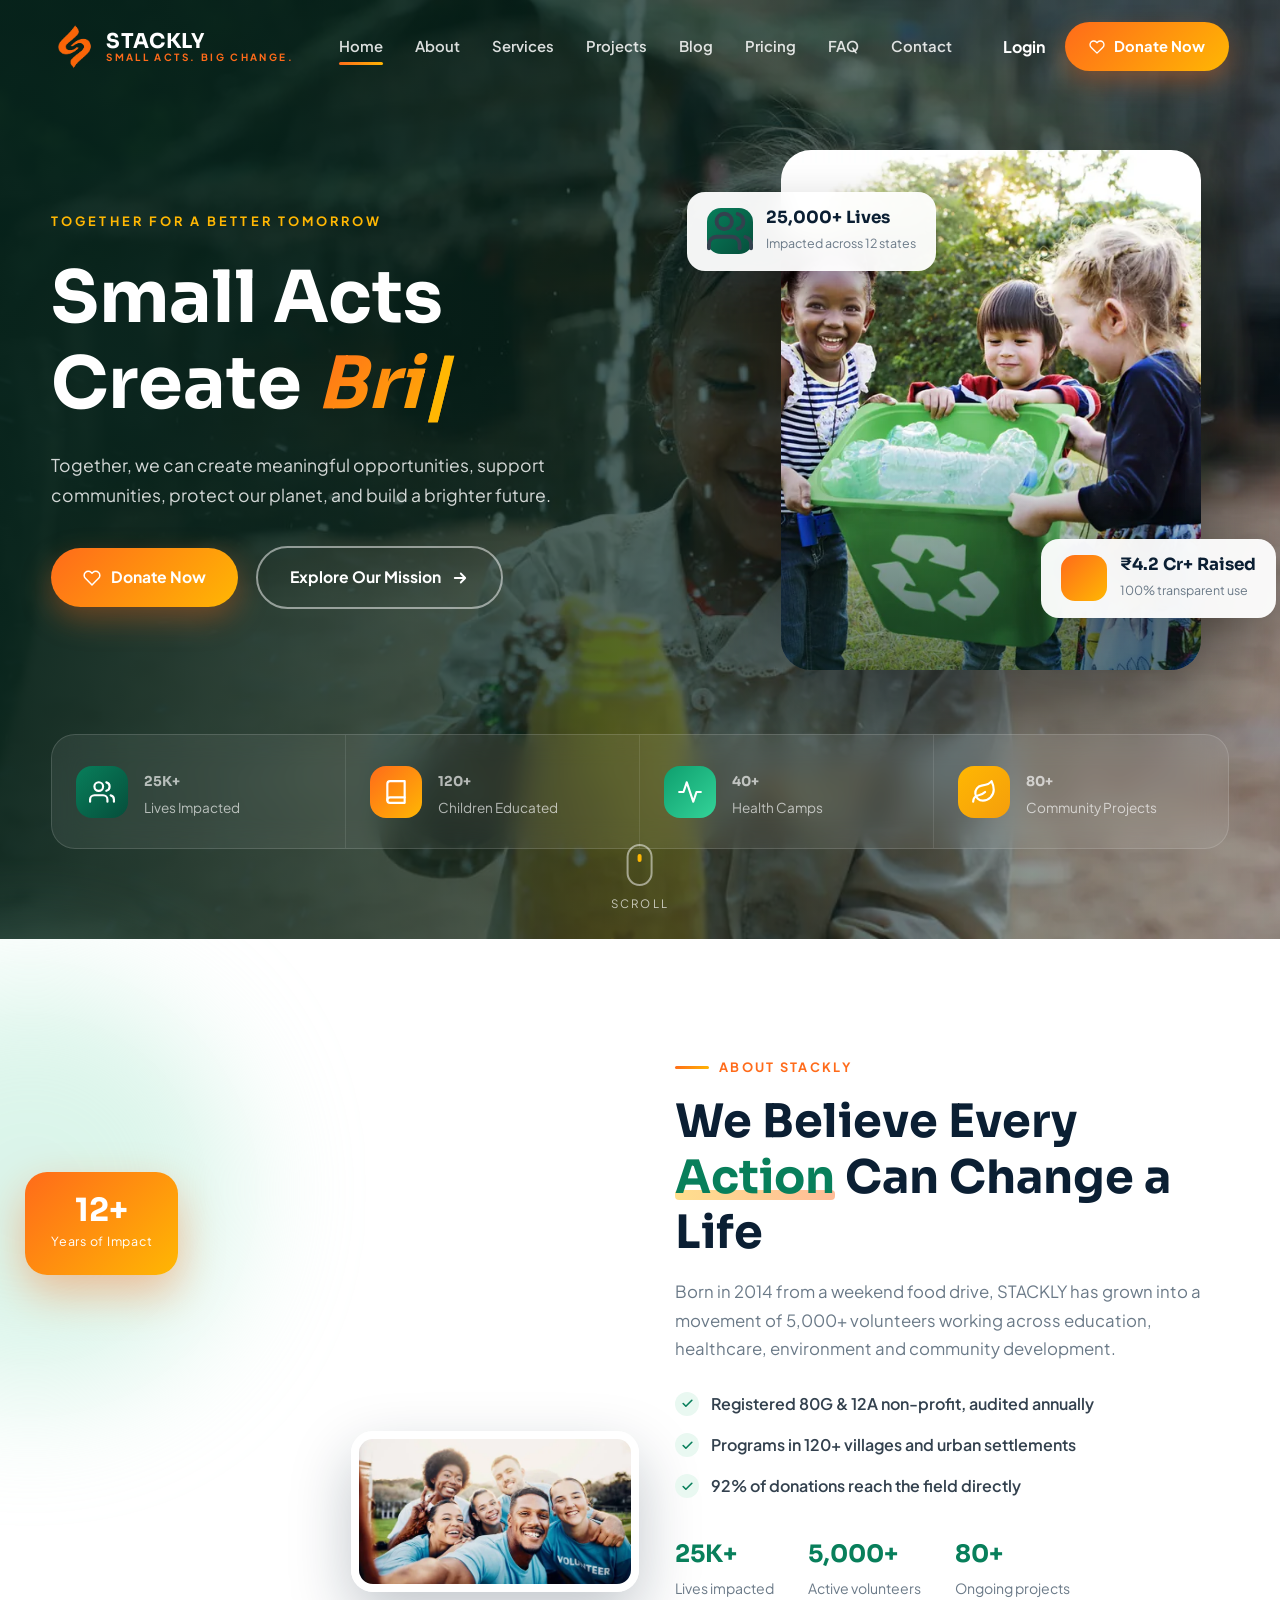
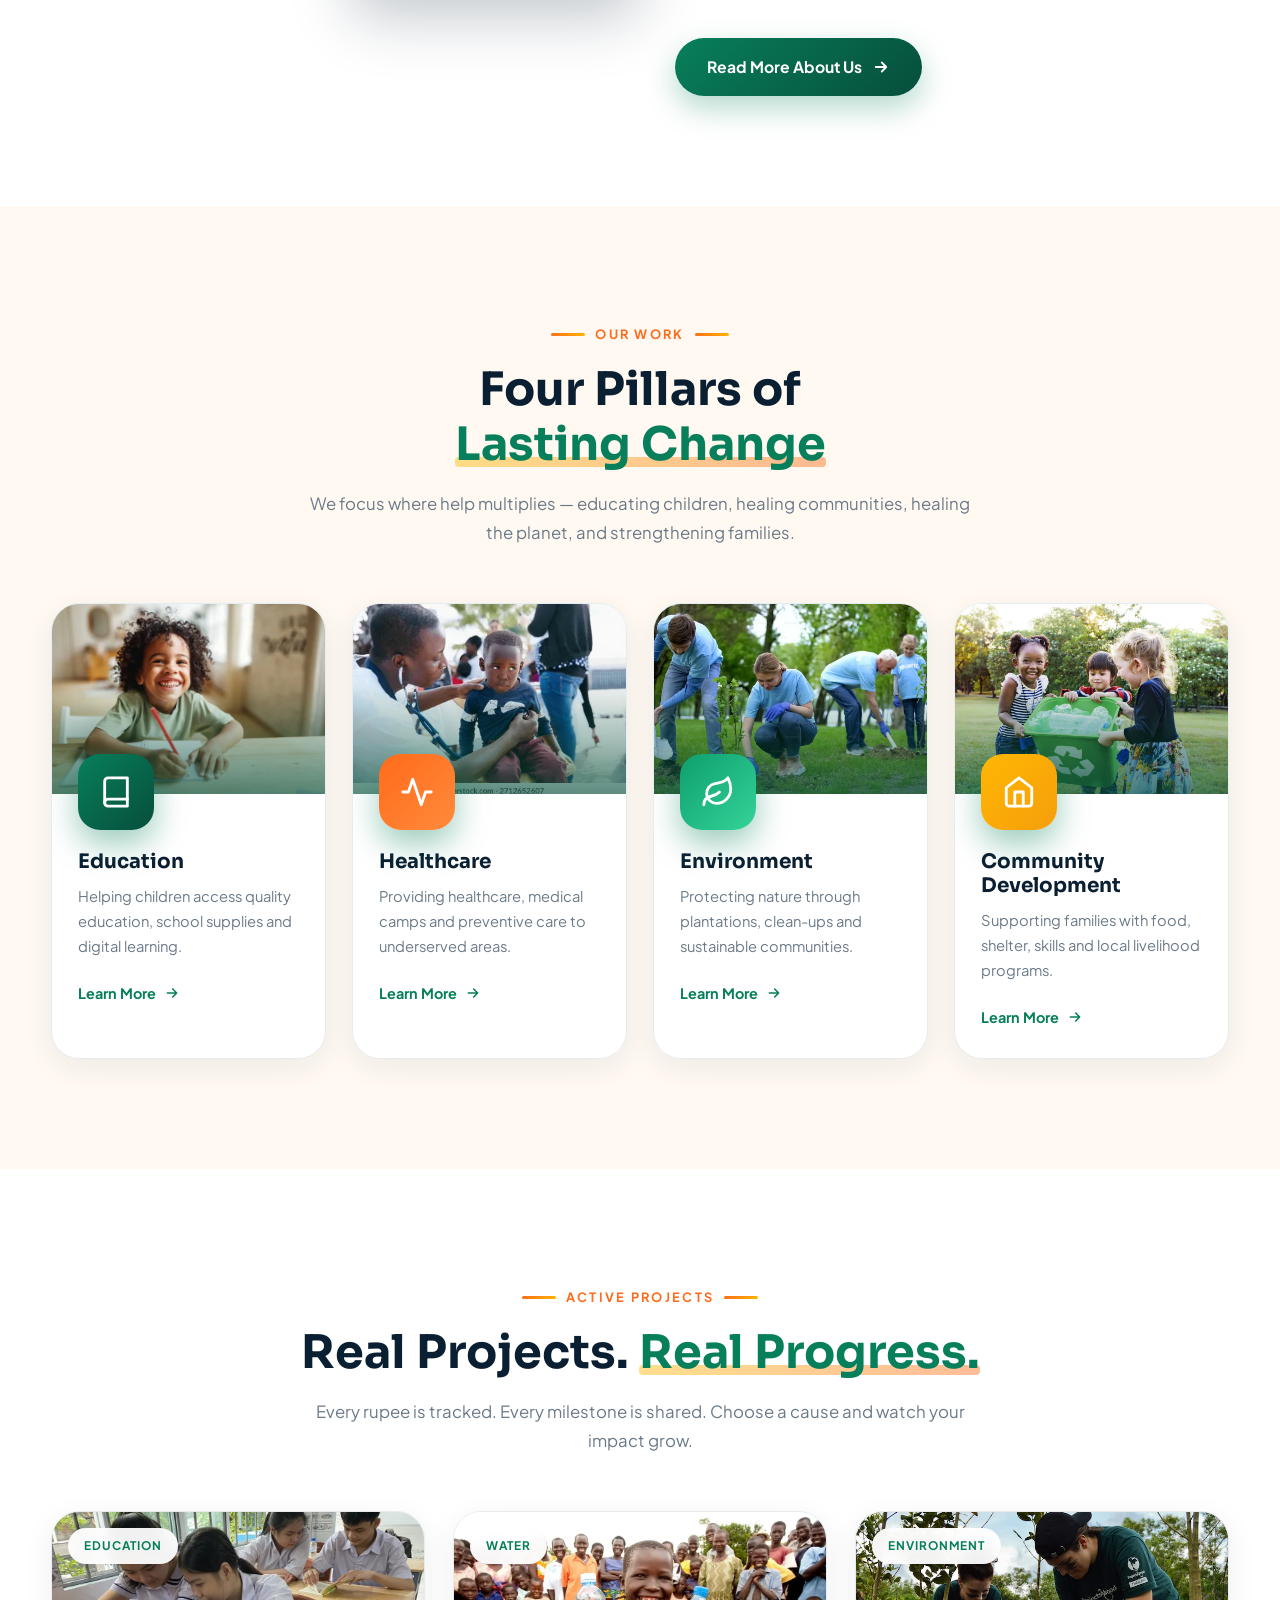
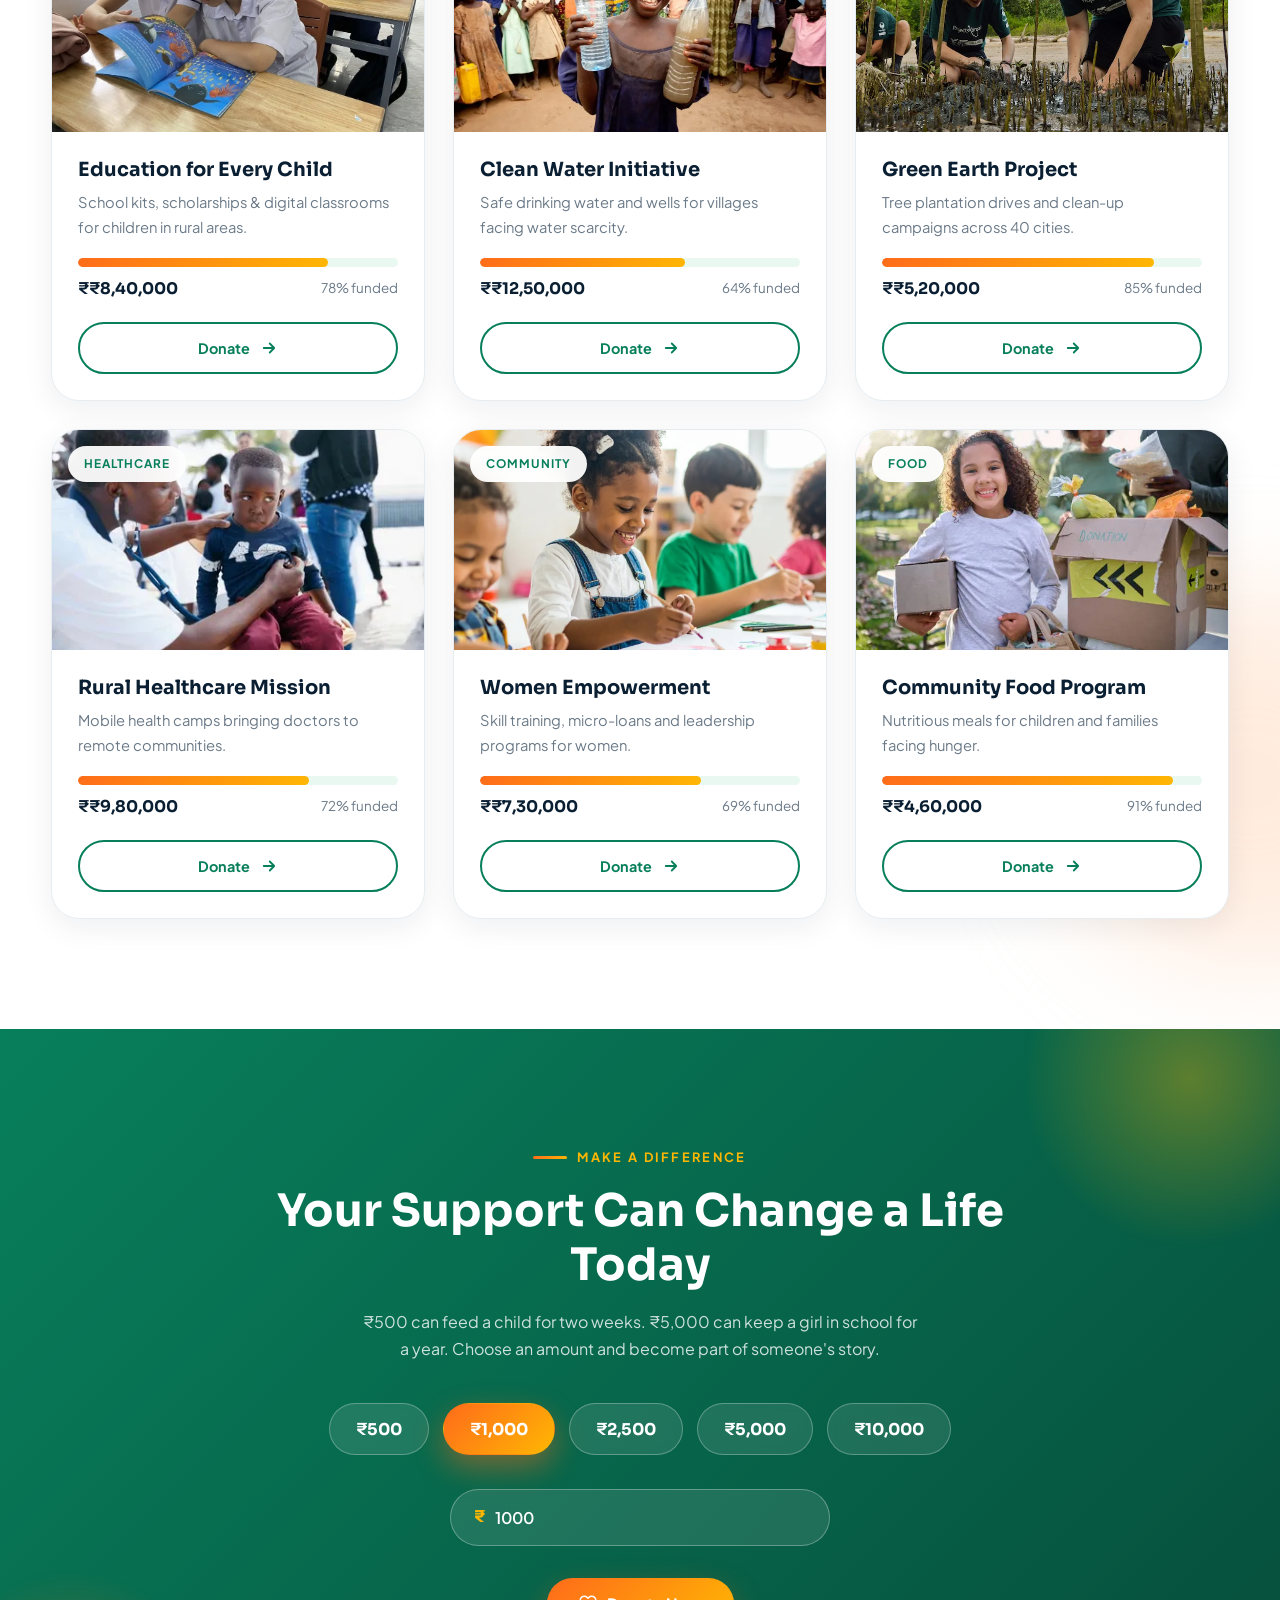
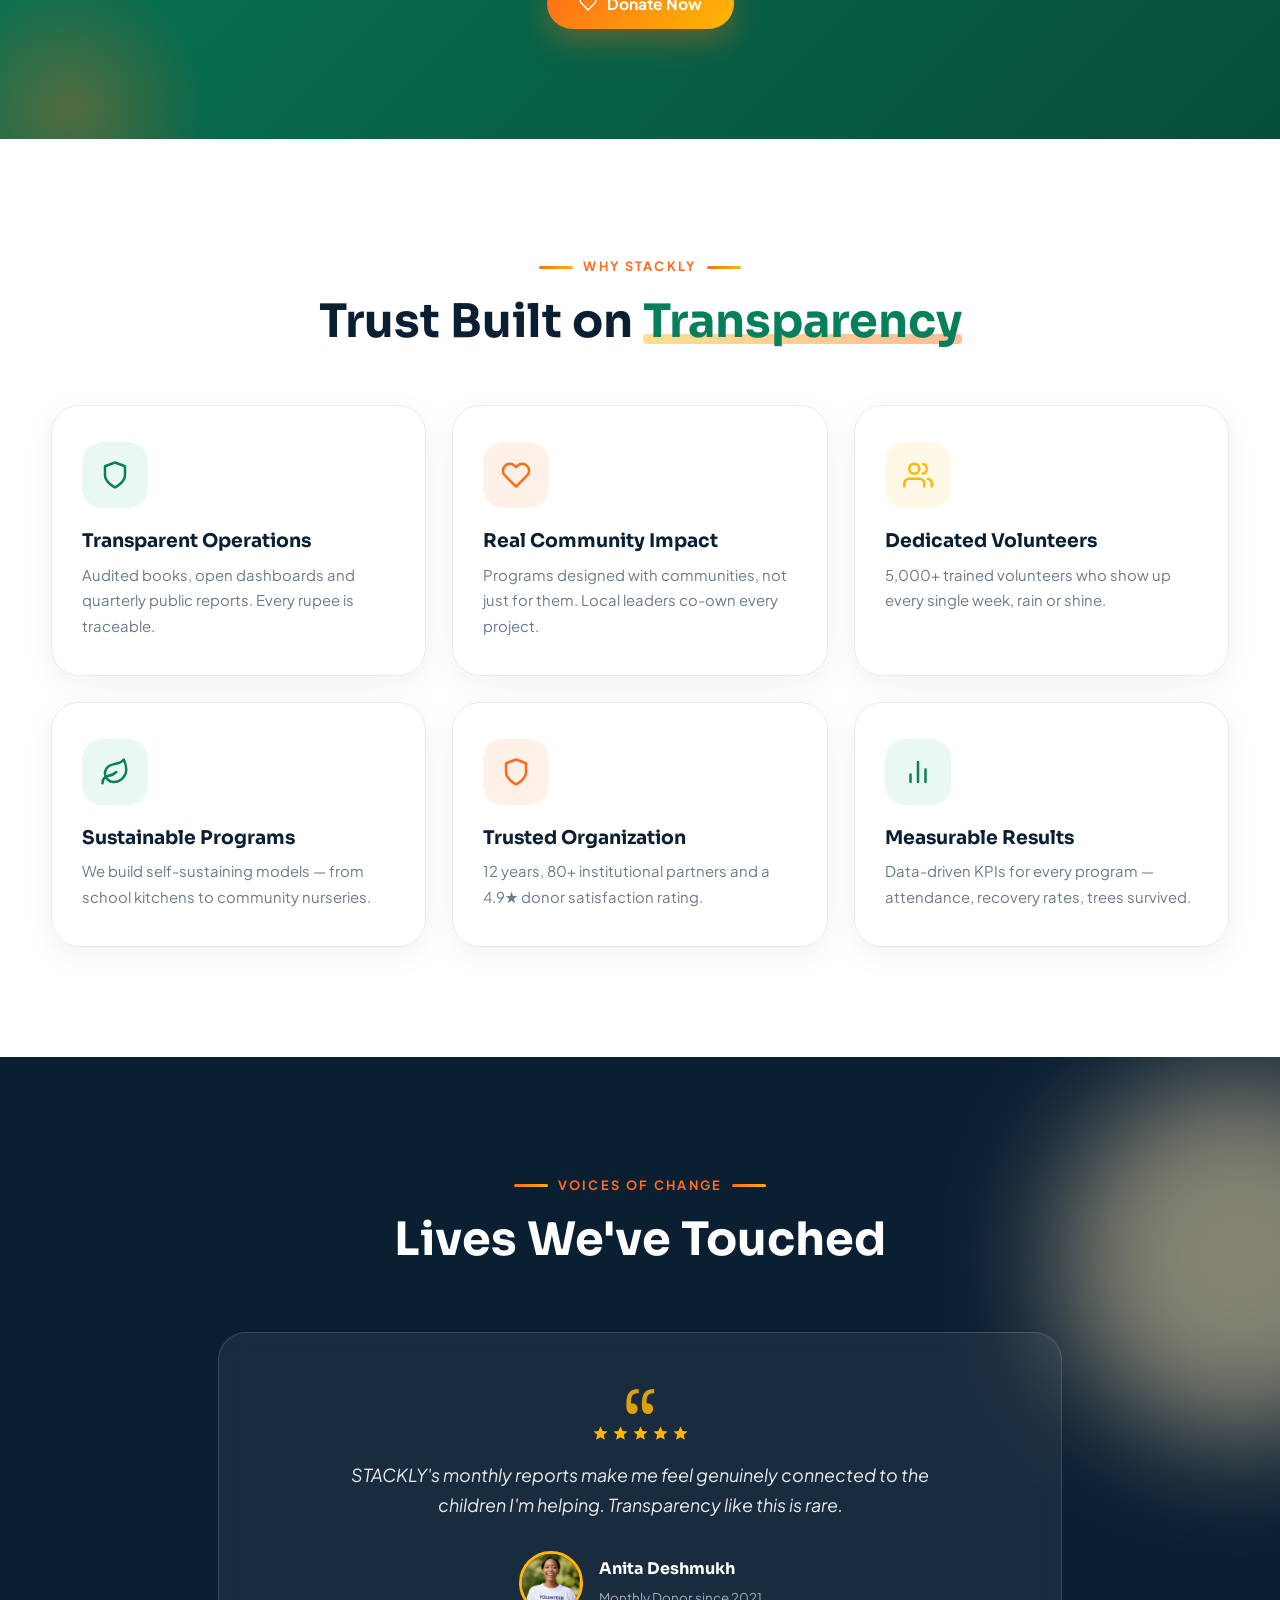
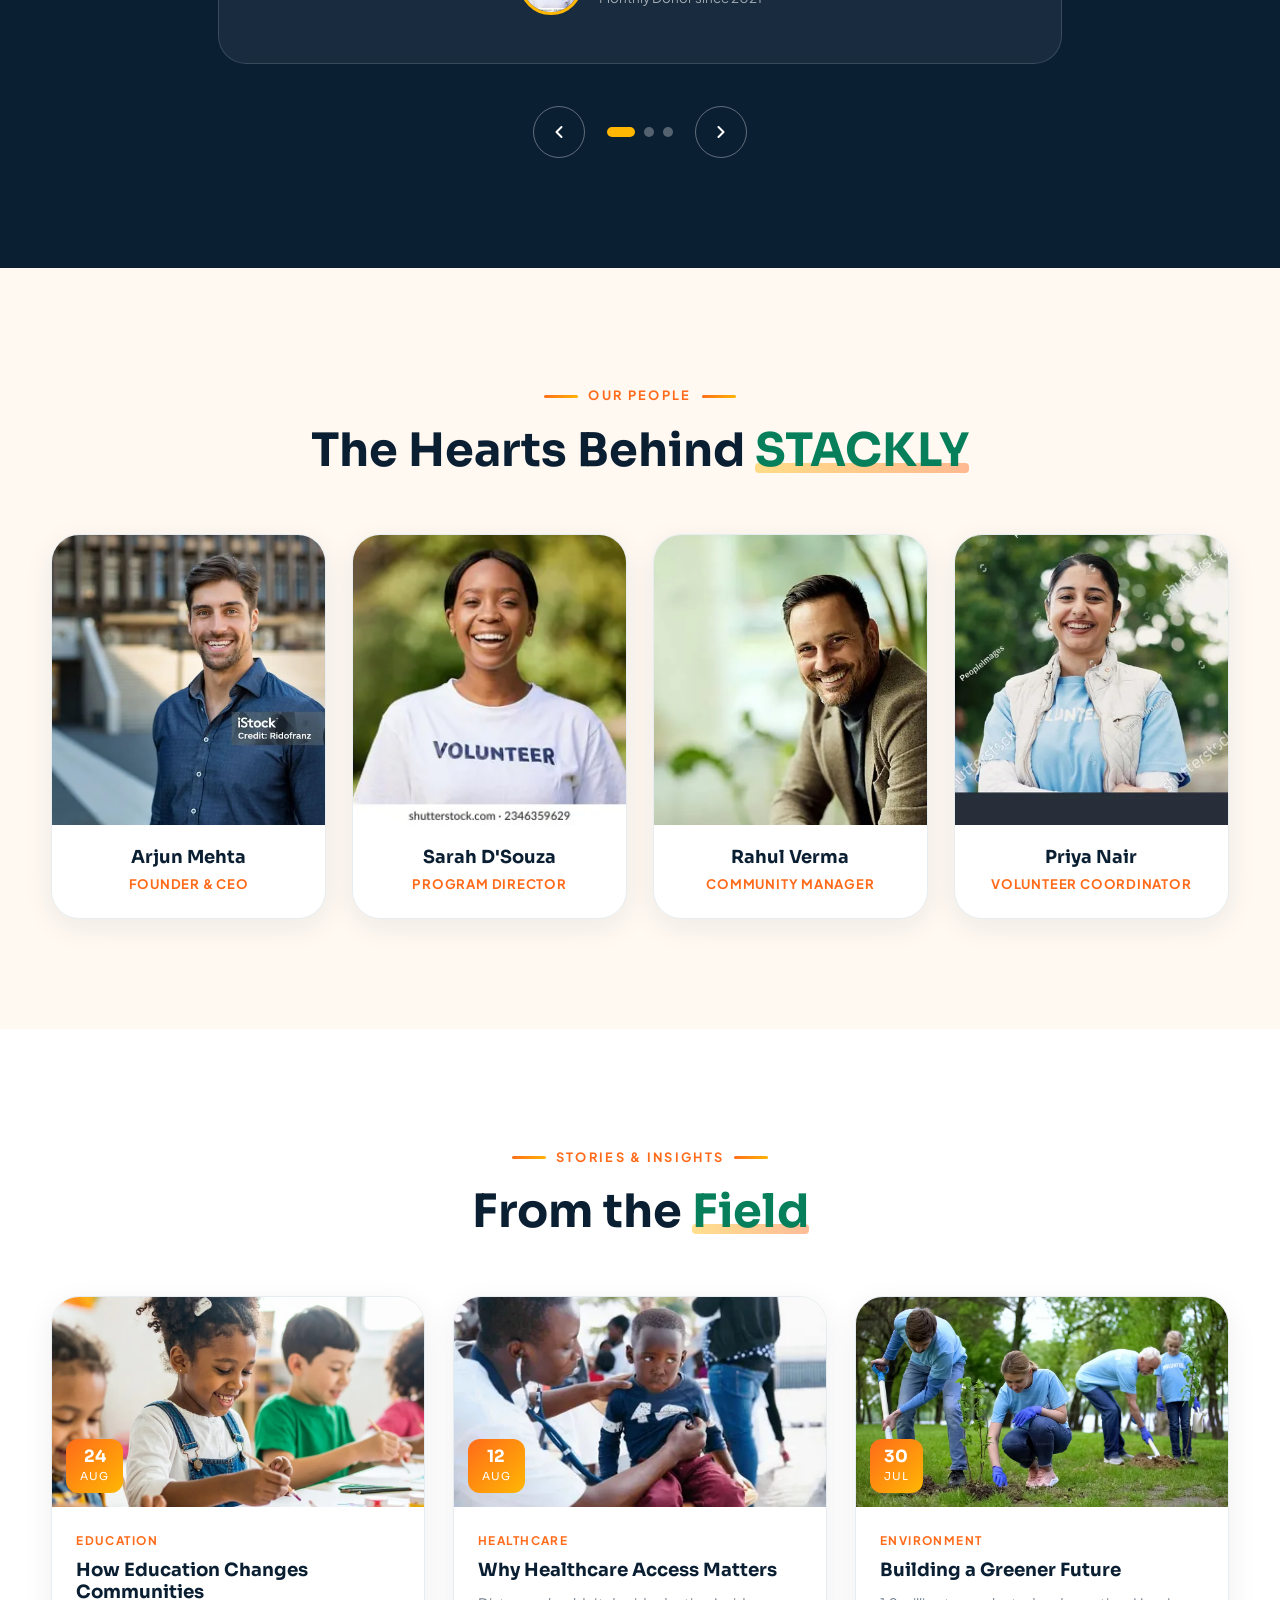
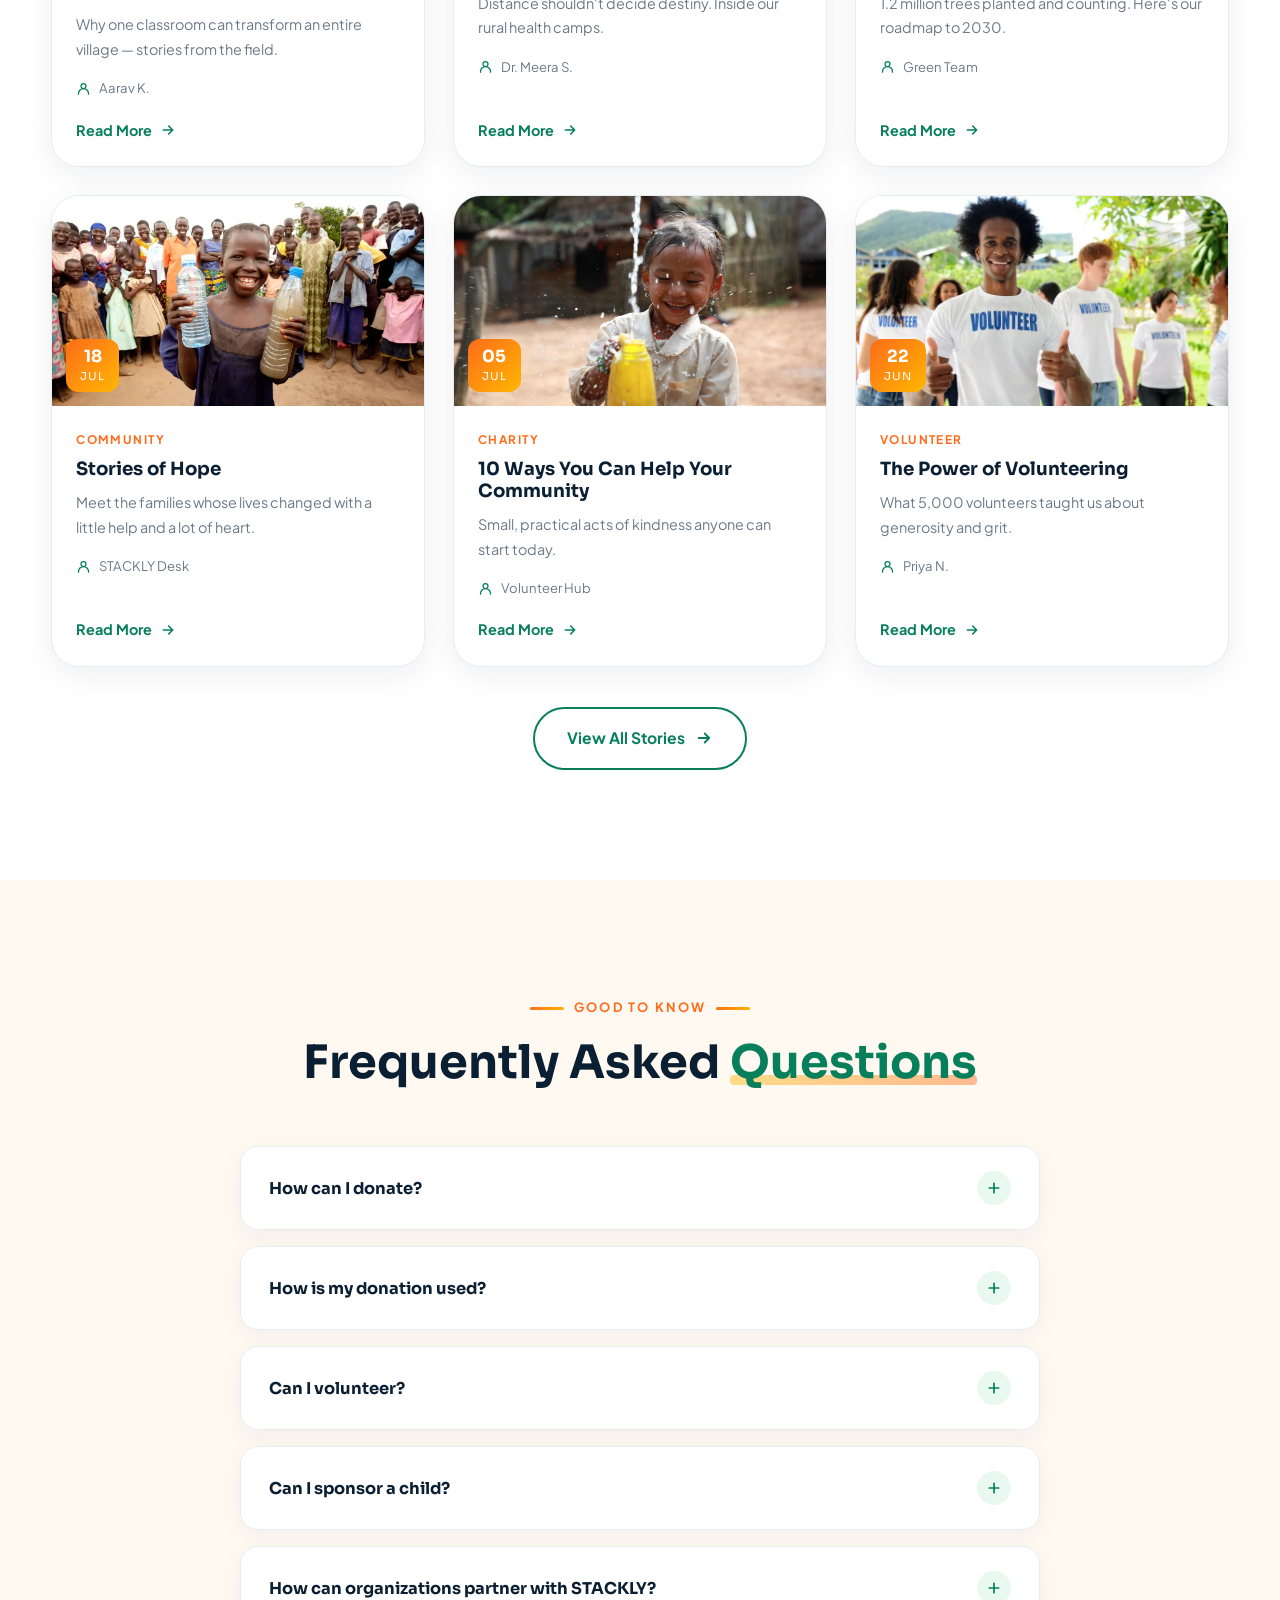
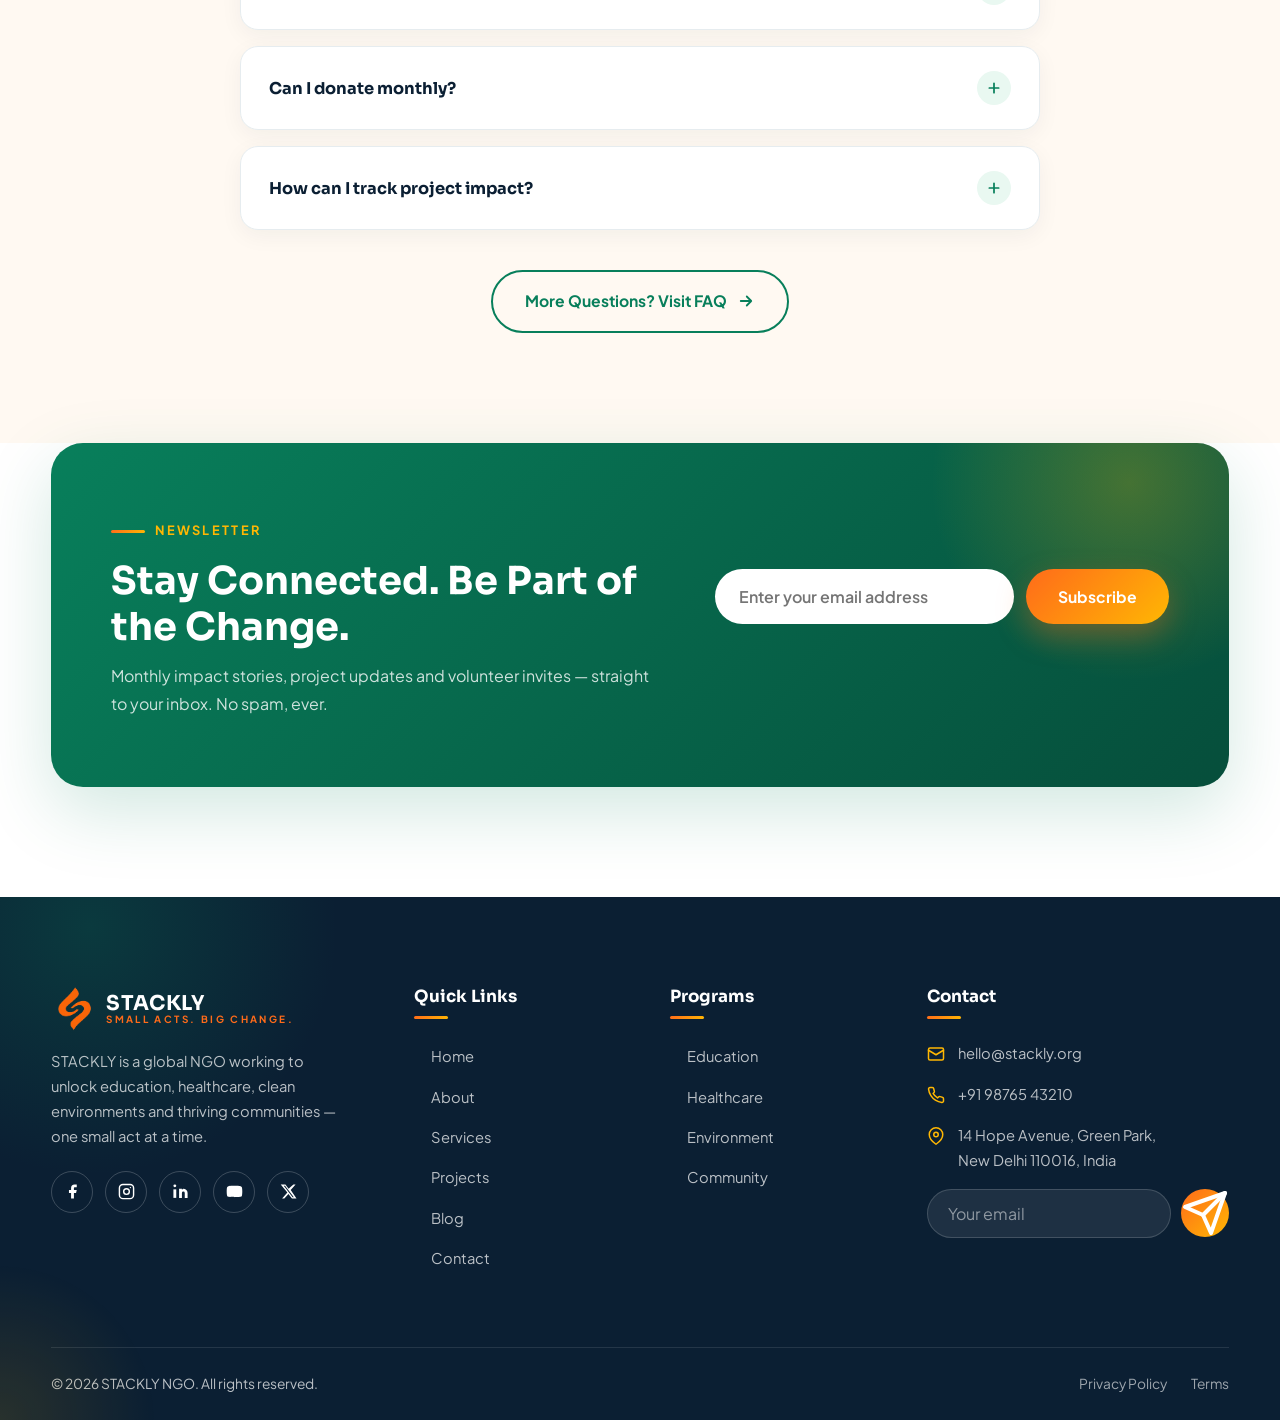
==== index.html @ bbd7e11d "Add files via upload" ====
<!DOCTYPE html>
<html lang="en">
<head>
<meta charset="UTF-8">
<meta name="viewport" content="width=device-width, initial-scale=1.0">
<meta name="description" content="STACKLY is a global NGO unlocking education, healthcare, clean environments and thriving communities.">
<title>STACKLY — Small Acts. Big Change. | NGO Charity Platform</title>
<link rel="icon" type="image/svg+xml" href="svg/logo.svg">
<link rel="preconnect" href="https://fonts.googleapis.com">
<link rel="preconnect" href="https://fonts.gstatic.com" crossorigin>
<link href="https://fonts.googleapis.com/css2?family=Sora:wght@400;600;700;800&family=Plus+Jakarta+Sans:wght@400;500;600;700;800&display=swap" rel="stylesheet">
<link rel="stylesheet" href="https://unpkg.com/aos@2.3.4/dist/aos.css">
<link rel="stylesheet" href="css/style.css">
<link rel="stylesheet" href="css/animation.css">
<link rel="stylesheet" href="css/responsive.css">
</head>

<body>
<div id="site-header"></div>

<!-- ===================== HERO ===================== -->
<section class="hero">
  <div class="hero-bg"><img src="img/hero/hero-main.webp" alt="A smiling child enjoying clean water provided by STACKLY"></div>
  <div class="particles" aria-hidden="true"></div>
  <div class="container">
    <div class="hero-grid">
      <div class="hero-copy">
        <span class="hero-kicker reveal-line in"><span>Together for a Better Tomorrow</span></span>
        <h1 class="hero-title">
          <span class="line reveal-line in d1"><span>Small Acts</span></span>
          <span class="line reveal-line in d2"><span>Create <em class="accent" data-typing='["Big Change.","Bright Futures.","Real Hope."]'>Big Change.</em></span></span>
        </h1>
        <p class="hero-desc anim-up d-stagger in" style="--d:.5s">Together, we can create meaningful opportunities, support communities, protect our planet, and build a brighter future.</p>
        <div class="hero-cta anim-up d-stagger in" style="--d:.65s">
          <a href="#donate" class="btn btn-primary" data-magnet><svg viewBox="0 0 24 24" fill="none" stroke="currentColor" stroke-width="2" stroke-linecap="round" stroke-linejoin="round"><path d="M20.84 4.61a5.5 5.5 0 0 0-7.78 0L12 5.67l-1.06-1.06a5.5 5.5 0 0 0-7.78 7.78l1.06 1.06L12 21.23l7.78-7.78 1.06-1.06a5.5 5.5 0 0 0 0-7.78z"/></svg> Donate Now</a>
          <a href="about.html" class="btn btn-ghost" data-magnet>Explore Our Mission <svg viewBox="0 0 24 24" fill="none" stroke="currentColor" stroke-width="2.4" stroke-linecap="round" stroke-linejoin="round"><path d="M5 12h14M13 6l6 6-6 6"/></svg></a>
        </div>
      </div>
      <div class="hero-right">
        <div class="hero-photo anim-zoom in"><img src="img/about/about-kids.webp" alt="Volunteers with children in a community program"></div>
        <div class="float-card fc-1"><div class="fc-icon" style="background:var(--grad)"><svg viewBox="0 0 24 24" fill="none" stroke="currentColor" stroke-width="2" stroke-linecap="round" stroke-linejoin="round"><path d="M17 21v-2a4 4 0 0 0-4-4H5a4 4 0 0 0-4 4v2"/><circle cx="9" cy="7" r="4"/><path d="M23 21v-2a4 4 0 0 0-3-3.87M16 3.13a4 4 0 0 1 0 7.75"/></svg></div><div><strong>25,000+ Lives</strong><small>Impacted across 12 states</small></div></div>
        <div class="float-card fc-2"><div class="fc-icon" style="background:var(--grad-o)"><span class="beat"><svg viewBox="0 0 24 24" fill="none" stroke="currentColor" stroke-width="2" stroke-linecap="round" stroke-linejoin="round"><path d="M20.84 4.61a5.5 5.5 0 0 0-7.78 0L12 5.67l-1.06-1.06a5.5 5.5 0 0 0-7.78 7.78l1.06 1.06L12 21.23l7.78-7.78 1.06-1.06a5.5 5.5 0 0 0 0-7.78z"/></svg></span></div><div><strong>₹4.2 Cr+ Raised</strong><small>100% transparent use</small></div></div>
      </div>
    </div>
    <div class="hero-stats anim-up d-stagger in" style="--d:.8s">
      <div class="hstat"><div class="hs-ic" style="background:var(--grad)"><svg viewBox="0 0 24 24" fill="none" stroke="currentColor" stroke-width="2" stroke-linecap="round" stroke-linejoin="round"><path d="M17 21v-2a4 4 0 0 0-4-4H5a4 4 0 0 0-4 4v2"/><circle cx="9" cy="7" r="4"/><path d="M23 21v-2a4 4 0 0 0-3-3.87M16 3.13a4 4 0 0 1 0 7.75"/></svg></div><div><strong><span data-count="25" data-suffix="K+">0</span></strong><span>Lives Impacted</span></div></div>
      <div class="hstat"><div class="hs-ic" style="background:var(--grad-o)"><svg viewBox="0 0 24 24" fill="none" stroke="currentColor" stroke-width="2" stroke-linecap="round" stroke-linejoin="round"><path d="M4 19.5A2.5 2.5 0 0 1 6.5 17H20"/><path d="M6.5 2H20v20H6.5A2.5 2.5 0 0 1 4 19.5v-15A2.5 2.5 0 0 1 6.5 2z"/></svg></div><div><strong><span data-count="120" data-suffix="+">0</span></strong><span>Children Educated</span></div></div>
      <div class="hstat"><div class="hs-ic" style="background:linear-gradient(135deg,#0E9F6E,#34D399)"><svg viewBox="0 0 24 24" fill="none" stroke="currentColor" stroke-width="2" stroke-linecap="round" stroke-linejoin="round"><path d="M22 12h-4l-3 9L9 3l-3 9H2"/></svg></div><div><strong><span data-count="40" data-suffix="+">0</span></strong><span>Health Camps</span></div></div>
      <div class="hstat"><div class="hs-ic" style="background:linear-gradient(135deg,#FFB703,#F59E0B)"><svg viewBox="0 0 24 24" fill="none" stroke="currentColor" stroke-width="2" stroke-linecap="round" stroke-linejoin="round"><path d="M11 20A7 7 0 0 1 9.8 6.1C15.5 5 17 4.48 19 2c1 2 2 4.18 2 8 0 5.5-4.78 10-10 10z"/><path d="M2 21c0-3 1.85-5.36 5.08-6C9.5 14.52 12 13 13 12"/></svg></div><div><strong><span data-count="80" data-suffix="+">0</span></strong><span>Community Projects</span></div></div>
    </div>
  </div>
  <div class="scroll-ind"><div class="mouse"></div><span>Scroll</span></div>
</section>

<!-- ===================== ABOUT PREVIEW ===================== -->
<section class="section" id="about">
  <div class="blob blob-g" style="width:420px;height:420px;top:40px;left:-180px"></div>
  <div class="container">
    <div class="about-grid">
      <div class="about-media anim-left">
        <div class="exp-badge"><strong>12+</strong><span>Years of Impact</span></div>
        <div class="main-img img-reveal"><img src="img/about/about-main.webp" alt="Volunteer carrying a happy child on his shoulders"></div>
        <div class="sub-img"><img src="img/about/about-team.webp" alt="STACKLY volunteers group selfie"></div>
      </div>
      <div class="about-copy anim-right">
        <div class="sec-head" style="margin-bottom:0">
          <span class="eyebrow">About STACKLY</span>
          <h2 class="sec-title">We Believe Every <span class="hl">Action</span> Can Change a Life</h2>
        </div>
        <p class="sec-desc" style="margin-top:18px">Born in 2014 from a weekend food drive, STACKLY has grown into a movement of 5,000+ volunteers working across education, healthcare, environment and community development.</p>
        <ul class="check-list">
          <li><span class="ck"><svg viewBox="0 0 24 24" fill="none" stroke="currentColor" stroke-width="3" stroke-linecap="round" stroke-linejoin="round"><path d="M20 6L9 17l-5-5"/></svg></span>Registered 80G & 12A non-profit, audited annually</li>
          <li><span class="ck"><svg viewBox="0 0 24 24" fill="none" stroke="currentColor" stroke-width="3" stroke-linecap="round" stroke-linejoin="round"><path d="M20 6L9 17l-5-5"/></svg></span>Programs in 120+ villages and urban settlements</li>
          <li><span class="ck"><svg viewBox="0 0 24 24" fill="none" stroke="currentColor" stroke-width="3" stroke-linecap="round" stroke-linejoin="round"><path d="M20 6L9 17l-5-5"/></svg></span>92% of donations reach the field directly</li>
        </ul>
        <div class="about-mini">
          <div><strong>25K+</strong><span>Lives impacted</span></div>
          <div><strong>5,000+</strong><span>Active volunteers</span></div>
          <div><strong>80+</strong><span>Ongoing projects</span></div>
        </div>
        <a href="about.html" class="btn btn-green">Read More About Us <svg viewBox="0 0 24 24" fill="none" stroke="currentColor" stroke-width="2.4" stroke-linecap="round" stroke-linejoin="round"><path d="M5 12h14M13 6l6 6-6 6"/></svg></a>
      </div>
    </div>
  </div>
</section>

<!-- ===================== SERVICES ===================== -->
<section class="section section-cream" id="services">
  <div class="container">
    <div class="sec-head center" data-aos="fade-up">
      <span class="eyebrow">Our Work</span>
      <h2 class="sec-title">Four Pillars of <span class="hl">Lasting Change</span></h2>
      <p class="sec-desc">We focus where help multiplies — educating children, healing communities, healing the planet, and strengthening families.</p>
    </div>
    <div class="svc-grid">
          <article class="svc-card" data-aos="fade-up" data-aos-delay="0">
            <div class="svc-img"><img src="img/services/education.webp" alt="Education" loading="lazy"></div>
            <div class="svc-icon" style="background:var(--grad)"><svg viewBox="0 0 24 24" fill="none" stroke="currentColor" stroke-width="2" stroke-linecap="round" stroke-linejoin="round"><path d="M4 19.5A2.5 2.5 0 0 1 6.5 17H20"/><path d="M6.5 2H20v20H6.5A2.5 2.5 0 0 1 4 19.5v-15A2.5 2.5 0 0 1 6.5 2z"/></svg></div>
            <div class="svc-body"><h3>Education</h3><p>Helping children access quality education, school supplies and digital learning.</p><a class="svc-link" href="services.html">Learn More <svg viewBox="0 0 24 24" fill="none" stroke="currentColor" stroke-width="2.4" stroke-linecap="round" stroke-linejoin="round"><path d="M5 12h14M13 6l6 6-6 6"/></svg></a></div>
          </article>
          <article class="svc-card" data-aos="fade-up" data-aos-delay="90">
            <div class="svc-img"><img src="img/services/healthcare.webp" alt="Healthcare" loading="lazy"></div>
            <div class="svc-icon" style="background:linear-gradient(135deg,#FF6B1A,#FF8A3C)"><svg viewBox="0 0 24 24" fill="none" stroke="currentColor" stroke-width="2" stroke-linecap="round" stroke-linejoin="round"><path d="M22 12h-4l-3 9L9 3l-3 9H2"/></svg></div>
            <div class="svc-body"><h3>Healthcare</h3><p>Providing healthcare, medical camps and preventive care to underserved areas.</p><a class="svc-link" href="services.html">Learn More <svg viewBox="0 0 24 24" fill="none" stroke="currentColor" stroke-width="2.4" stroke-linecap="round" stroke-linejoin="round"><path d="M5 12h14M13 6l6 6-6 6"/></svg></a></div>
          </article>
          <article class="svc-card" data-aos="fade-up" data-aos-delay="180">
            <div class="svc-img"><img src="img/services/environment.webp" alt="Environment" loading="lazy"></div>
            <div class="svc-icon" style="background:linear-gradient(135deg,#0E9F6E,#34D399)"><svg viewBox="0 0 24 24" fill="none" stroke="currentColor" stroke-width="2" stroke-linecap="round" stroke-linejoin="round"><path d="M11 20A7 7 0 0 1 9.8 6.1C15.5 5 17 4.48 19 2c1 2 2 4.18 2 8 0 5.5-4.78 10-10 10z"/><path d="M2 21c0-3 1.85-5.36 5.08-6C9.5 14.52 12 13 13 12"/></svg></div>
            <div class="svc-body"><h3>Environment</h3><p>Protecting nature through plantations, clean-ups and sustainable communities.</p><a class="svc-link" href="services.html">Learn More <svg viewBox="0 0 24 24" fill="none" stroke="currentColor" stroke-width="2.4" stroke-linecap="round" stroke-linejoin="round"><path d="M5 12h14M13 6l6 6-6 6"/></svg></a></div>
          </article>
          <article class="svc-card" data-aos="fade-up" data-aos-delay="270">
            <div class="svc-img"><img src="img/services/community.webp" alt="Community Development" loading="lazy"></div>
            <div class="svc-icon" style="background:linear-gradient(135deg,#FFB703,#F59E0B)"><svg viewBox="0 0 24 24" fill="none" stroke="currentColor" stroke-width="2" stroke-linecap="round" stroke-linejoin="round"><path d="M3 9l9-7 9 7v11a2 2 0 0 1-2 2H5a2 2 0 0 1-2-2z"/><path d="M9 22V12h6v10"/></svg></div>
            <div class="svc-body"><h3>Community Development</h3><p>Supporting families with food, shelter, skills and local livelihood programs.</p><a class="svc-link" href="services.html">Learn More <svg viewBox="0 0 24 24" fill="none" stroke="currentColor" stroke-width="2.4" stroke-linecap="round" stroke-linejoin="round"><path d="M5 12h14M13 6l6 6-6 6"/></svg></a></div>
          </article>
    </div>
  </div>
</section>

<!-- ===================== PROJECTS ===================== -->
<section class="section" id="projects">
  <div class="blob blob-o" style="width:380px;height:380px;bottom:60px;right:-160px"></div>
  <div class="container">
    <div class="sec-head center" data-aos="fade-up">
      <span class="eyebrow">Active Projects</span>
      <h2 class="sec-title">Real Projects. <span class="hl">Real Progress.</span></h2>
      <p class="sec-desc">Every rupee is tracked. Every milestone is shared. Choose a cause and watch your impact grow.</p>
    </div>
    <div class="proj-grid">
          <article class="proj-card" data-aos="fade-up" data-aos-delay="0">
            <div class="proj-img"><img src="img/projects/project-education.webp" alt="Education for Every Child" loading="lazy"><span class="proj-cat">Education</span></div>
            <div class="proj-body">
              <h3>Education for Every Child</h3><p>School kits, scholarships & digital classrooms for children in rural areas.</p>
              <div class="proj-progress"><div class="bar"><i data-w="78"></i></div></div>
              <div class="proj-meta"><strong>₹₹8,40,000</strong><span>78% funded</span></div>
              <a href="pricing.html" class="btn btn-outline btn-sm">Donate <svg viewBox="0 0 24 24" fill="none" stroke="currentColor" stroke-width="2.4" stroke-linecap="round" stroke-linejoin="round"><path d="M5 12h14M13 6l6 6-6 6"/></svg></a>
            </div>
          </article>
          <article class="proj-card" data-aos="fade-up" data-aos-delay="80">
            <div class="proj-img"><img src="img/projects/project-water.webp" alt="Clean Water Initiative" loading="lazy"><span class="proj-cat">Water</span></div>
            <div class="proj-body">
              <h3>Clean Water Initiative</h3><p>Safe drinking water and wells for villages facing water scarcity.</p>
              <div class="proj-progress"><div class="bar"><i data-w="64"></i></div></div>
              <div class="proj-meta"><strong>₹₹12,50,000</strong><span>64% funded</span></div>
              <a href="pricing.html" class="btn btn-outline btn-sm">Donate <svg viewBox="0 0 24 24" fill="none" stroke="currentColor" stroke-width="2.4" stroke-linecap="round" stroke-linejoin="round"><path d="M5 12h14M13 6l6 6-6 6"/></svg></a>
            </div>
          </article>
          <article class="proj-card" data-aos="fade-up" data-aos-delay="160">
            <div class="proj-img"><img src="img/projects/project-environment.webp" alt="Green Earth Project" loading="lazy"><span class="proj-cat">Environment</span></div>
            <div class="proj-body">
              <h3>Green Earth Project</h3><p>Tree plantation drives and clean-up campaigns across 40 cities.</p>
              <div class="proj-progress"><div class="bar"><i data-w="85"></i></div></div>
              <div class="proj-meta"><strong>₹₹5,20,000</strong><span>85% funded</span></div>
              <a href="pricing.html" class="btn btn-outline btn-sm">Donate <svg viewBox="0 0 24 24" fill="none" stroke="currentColor" stroke-width="2.4" stroke-linecap="round" stroke-linejoin="round"><path d="M5 12h14M13 6l6 6-6 6"/></svg></a>
            </div>
          </article>
          <article class="proj-card" data-aos="fade-up" data-aos-delay="240">
            <div class="proj-img"><img src="img/projects/project-healthcare.webp" alt="Rural Healthcare Mission" loading="lazy"><span class="proj-cat">Healthcare</span></div>
            <div class="proj-body">
              <h3>Rural Healthcare Mission</h3><p>Mobile health camps bringing doctors to remote communities.</p>
              <div class="proj-progress"><div class="bar"><i data-w="72"></i></div></div>
              <div class="proj-meta"><strong>₹₹9,80,000</strong><span>72% funded</span></div>
              <a href="pricing.html" class="btn btn-outline btn-sm">Donate <svg viewBox="0 0 24 24" fill="none" stroke="currentColor" stroke-width="2.4" stroke-linecap="round" stroke-linejoin="round"><path d="M5 12h14M13 6l6 6-6 6"/></svg></a>
            </div>
          </article>
          <article class="proj-card" data-aos="fade-up" data-aos-delay="320">
            <div class="proj-img"><img src="img/projects/project-women.webp" alt="Women Empowerment" loading="lazy"><span class="proj-cat">Community</span></div>
            <div class="proj-body">
              <h3>Women Empowerment</h3><p>Skill training, micro-loans and leadership programs for women.</p>
              <div class="proj-progress"><div class="bar"><i data-w="69"></i></div></div>
              <div class="proj-meta"><strong>₹₹7,30,000</strong><span>69% funded</span></div>
              <a href="pricing.html" class="btn btn-outline btn-sm">Donate <svg viewBox="0 0 24 24" fill="none" stroke="currentColor" stroke-width="2.4" stroke-linecap="round" stroke-linejoin="round"><path d="M5 12h14M13 6l6 6-6 6"/></svg></a>
            </div>
          </article>
          <article class="proj-card" data-aos="fade-up" data-aos-delay="400">
            <div class="proj-img"><img src="img/projects/project-food.webp" alt="Community Food Program" loading="lazy"><span class="proj-cat">Food</span></div>
            <div class="proj-body">
              <h3>Community Food Program</h3><p>Nutritious meals for children and families facing hunger.</p>
              <div class="proj-progress"><div class="bar"><i data-w="91"></i></div></div>
              <div class="proj-meta"><strong>₹₹4,60,000</strong><span>91% funded</span></div>
              <a href="pricing.html" class="btn btn-outline btn-sm">Donate <svg viewBox="0 0 24 24" fill="none" stroke="currentColor" stroke-width="2.4" stroke-linecap="round" stroke-linejoin="round"><path d="M5 12h14M13 6l6 6-6 6"/></svg></a>
            </div>
          </article>
    </div>
  </div>
</section>

<!-- ===================== DONATE CTA ===================== -->
<section class="section section-green donate-sec" id="donate">
  <div class="container">
    <div class="donate-box" data-aos="zoom-in">
      <span class="eyebrow" style="color:var(--gold)">Make a Difference</span>
      <h2>Your Support Can Change a Life Today</h2>
      <p>₹500 can feed a child for two weeks. ₹5,000 can keep a girl in school for a year. Choose an amount and become part of someone's story.</p>
      <div class="amount-row" role="group" aria-label="Donation amounts">
        <button class="amount-chip" data-amount="500">₹500</button>
        <button class="amount-chip active" data-amount="1000">₹1,000</button>
        <button class="amount-chip" data-amount="2500">₹2,500</button>
        <button class="amount-chip" data-amount="5000">₹5,000</button>
        <button class="amount-chip" data-amount="10000">₹10,000</button>
      </div>
      <div class="custom-wrap">
        <span>₹</span>
        <input type="number" id="customAmount" placeholder="Custom Amount" aria-label="Custom donation amount" value="1000" style="padding-left:44px">
      </div>
      <button class="btn btn-primary" id="donateGo" data-magnet><svg viewBox="0 0 24 24" fill="none" stroke="currentColor" stroke-width="2" stroke-linecap="round" stroke-linejoin="round"><path d="M20.84 4.61a5.5 5.5 0 0 0-7.78 0L12 5.67l-1.06-1.06a5.5 5.5 0 0 0-7.78 7.78l1.06 1.06L12 21.23l7.78-7.78 1.06-1.06a5.5 5.5 0 0 0 0-7.78z"/></svg> Donate Now</button>
    </div>
  </div>
</section>

<!-- ===================== WHY CHOOSE ===================== -->
<section class="section">
  <div class="container">
    <div class="sec-head center" data-aos="fade-up">
      <span class="eyebrow">Why STACKLY</span>
      <h2 class="sec-title">Trust Built on <span class="hl">Transparency</span></h2>
    </div>
    <div class="why-grid">
      <div class="why-card" data-aos="fade-up"><div class="why-icon"><svg viewBox="0 0 24 24" fill="none" stroke="currentColor" stroke-width="2" stroke-linecap="round" stroke-linejoin="round"><path d="M12 22s8-4 8-10V5l-8-3-8 3v7c0 6 8 10 8 10z"/></svg></div><h3>Transparent Operations</h3><p>Audited books, open dashboards and quarterly public reports. Every rupee is traceable.</p></div>
      <div class="why-card" data-aos="fade-up" data-aos-delay="80"><div class="why-icon"><svg viewBox="0 0 24 24" fill="none" stroke="currentColor" stroke-width="2" stroke-linecap="round" stroke-linejoin="round"><path d="M20.84 4.61a5.5 5.5 0 0 0-7.78 0L12 5.67l-1.06-1.06a5.5 5.5 0 0 0-7.78 7.78l1.06 1.06L12 21.23l7.78-7.78 1.06-1.06a5.5 5.5 0 0 0 0-7.78z"/></svg></div><h3>Real Community Impact</h3><p>Programs designed with communities, not just for them. Local leaders co-own every project.</p></div>
      <div class="why-card" data-aos="fade-up" data-aos-delay="160"><div class="why-icon"><svg viewBox="0 0 24 24" fill="none" stroke="currentColor" stroke-width="2" stroke-linecap="round" stroke-linejoin="round"><path d="M17 21v-2a4 4 0 0 0-4-4H5a4 4 0 0 0-4 4v2"/><circle cx="9" cy="7" r="4"/><path d="M23 21v-2a4 4 0 0 0-3-3.87M16 3.13a4 4 0 0 1 0 7.75"/></svg></div><h3>Dedicated Volunteers</h3><p>5,000+ trained volunteers who show up every single week, rain or shine.</p></div>
      <div class="why-card" data-aos="fade-up" data-aos-delay="240"><div class="why-icon"><svg viewBox="0 0 24 24" fill="none" stroke="currentColor" stroke-width="2" stroke-linecap="round" stroke-linejoin="round"><path d="M11 20A7 7 0 0 1 9.8 6.1C15.5 5 17 4.48 19 2c1 2 2 4.18 2 8 0 5.5-4.78 10-10 10z"/><path d="M2 21c0-3 1.85-5.36 5.08-6C9.5 14.52 12 13 13 12"/></svg></div><h3>Sustainable Programs</h3><p>We build self-sustaining models — from school kitchens to community nurseries.</p></div>
      <div class="why-card" data-aos="fade-up" data-aos-delay="320"><div class="why-icon"><svg viewBox="0 0 24 24" fill="none" stroke="currentColor" stroke-width="2" stroke-linecap="round" stroke-linejoin="round"><path d="M12 22s8-4 8-10V5l-8-3-8 3v7c0 6 8 10 8 10z"/></svg></div><h3>Trusted Organization</h3><p>12 years, 80+ institutional partners and a 4.9★ donor satisfaction rating.</p></div>
      <div class="why-card" data-aos="fade-up" data-aos-delay="400"><div class="why-icon"><svg viewBox="0 0 24 24" fill="none" stroke="currentColor" stroke-width="2" stroke-linecap="round" stroke-linejoin="round"><path d="M18 20V10M12 20V4M6 20v-6"/></svg></div><h3>Measurable Results</h3><p>Data-driven KPIs for every program — attendance, recovery rates, trees survived.</p></div>
    </div>
  </div>
</section>

<!-- ===================== TESTIMONIALS ===================== -->
<section class="section section-navy testi-sec">
  <div class="blob blob-y" style="width:360px;height:360px;top:20px;right:-140px"></div>
  <div class="container">
    <div class="sec-head center" data-aos="fade-up">
      <span class="eyebrow">Voices of Change</span>
      <h2 class="sec-title">Lives We've Touched</h2>
    </div>
    <div class="testi-shell" data-aos="zoom-in">
      <div class="testi-track-wrap">
        <div class="testi-track" id="testiTrack">
            <div class="testi-slide">
              <div class="testi-card">
                <div class="testi-quote">&ldquo;</div>
                <div class="stars"><svg viewBox="0 0 24 24" fill="currentColor"><path d="M12 2l2.9 6.6 7.1.6-5.4 4.7 1.6 7-6.2-3.7-6.2 3.7 1.6-7L2 9.2l7.1-.6z"/></svg><svg viewBox="0 0 24 24" fill="currentColor"><path d="M12 2l2.9 6.6 7.1.6-5.4 4.7 1.6 7-6.2-3.7-6.2 3.7 1.6-7L2 9.2l7.1-.6z"/></svg><svg viewBox="0 0 24 24" fill="currentColor"><path d="M12 2l2.9 6.6 7.1.6-5.4 4.7 1.6 7-6.2-3.7-6.2 3.7 1.6-7L2 9.2l7.1-.6z"/></svg><svg viewBox="0 0 24 24" fill="currentColor"><path d="M12 2l2.9 6.6 7.1.6-5.4 4.7 1.6 7-6.2-3.7-6.2 3.7 1.6-7L2 9.2l7.1-.6z"/></svg><svg viewBox="0 0 24 24" fill="currentColor"><path d="M12 2l2.9 6.6 7.1.6-5.4 4.7 1.6 7-6.2-3.7-6.2 3.7 1.6-7L2 9.2l7.1-.6z"/></svg></div>
                <p class="testi-text">STACKLY's monthly reports make me feel genuinely connected to the children I'm helping. Transparency like this is rare.</p>
                <div class="testi-person"><img src="img/testimonials/t-1.webp" alt="Anita Deshmukh"><div class="tp-meta"><strong>Anita Deshmukh</strong><span>Monthly Donor since 2021</span></div></div>
              </div>
            </div>
            <div class="testi-slide">
              <div class="testi-card">
                <div class="testi-quote">&ldquo;</div>
                <div class="stars"><svg viewBox="0 0 24 24" fill="currentColor"><path d="M12 2l2.9 6.6 7.1.6-5.4 4.7 1.6 7-6.2-3.7-6.2 3.7 1.6-7L2 9.2l7.1-.6z"/></svg><svg viewBox="0 0 24 24" fill="currentColor"><path d="M12 2l2.9 6.6 7.1.6-5.4 4.7 1.6 7-6.2-3.7-6.2 3.7 1.6-7L2 9.2l7.1-.6z"/></svg><svg viewBox="0 0 24 24" fill="currentColor"><path d="M12 2l2.9 6.6 7.1.6-5.4 4.7 1.6 7-6.2-3.7-6.2 3.7 1.6-7L2 9.2l7.1-.6z"/></svg><svg viewBox="0 0 24 24" fill="currentColor"><path d="M12 2l2.9 6.6 7.1.6-5.4 4.7 1.6 7-6.2-3.7-6.2 3.7 1.6-7L2 9.2l7.1-.6z"/></svg><svg viewBox="0 0 24 24" fill="currentColor"><path d="M12 2l2.9 6.6 7.1.6-5.4 4.7 1.6 7-6.2-3.7-6.2 3.7 1.6-7L2 9.2l7.1-.6z"/></svg></div>
                <p class="testi-text">We partnered for a district education program. The professionalism, data and heart their team brings is world-class.</p>
                <div class="testi-person"><img src="img/testimonials/t-2.webp" alt="Vikram Rao"><div class="tp-meta"><strong>Vikram Rao</strong><span>CSR Partner, TechNova</span></div></div>
              </div>
            </div>
            <div class="testi-slide">
              <div class="testi-card">
                <div class="testi-quote">&ldquo;</div>
                <div class="stars"><svg viewBox="0 0 24 24" fill="currentColor"><path d="M12 2l2.9 6.6 7.1.6-5.4 4.7 1.6 7-6.2-3.7-6.2 3.7 1.6-7L2 9.2l7.1-.6z"/></svg><svg viewBox="0 0 24 24" fill="currentColor"><path d="M12 2l2.9 6.6 7.1.6-5.4 4.7 1.6 7-6.2-3.7-6.2 3.7 1.6-7L2 9.2l7.1-.6z"/></svg><svg viewBox="0 0 24 24" fill="currentColor"><path d="M12 2l2.9 6.6 7.1.6-5.4 4.7 1.6 7-6.2-3.7-6.2 3.7 1.6-7L2 9.2l7.1-.6z"/></svg><svg viewBox="0 0 24 24" fill="currentColor"><path d="M12 2l2.9 6.6 7.1.6-5.4 4.7 1.6 7-6.2-3.7-6.2 3.7 1.6-7L2 9.2l7.1-.6z"/></svg><svg viewBox="0 0 24 24" fill="currentColor"><path d="M12 2l2.9 6.6 7.1.6-5.4 4.7 1.6 7-6.2-3.7-6.2 3.7 1.6-7L2 9.2l7.1-.6z"/></svg></div>
                <p class="testi-text">From tree plantations to health camps — every weekend with STACKLY reminds me why small acts truly create big change.</p>
                <div class="testi-person"><img src="img/testimonials/t-3.webp" alt="Farah Khan"><div class="tp-meta"><strong>Farah Khan</strong><span>Volunteer, Mumbai Chapter</span></div></div>
              </div>
            </div>
        </div>
      </div>
      <div class="testi-nav">
        <button class="t-btn" id="tPrev" aria-label="Previous testimonial"><svg viewBox="0 0 24 24" fill="none" stroke="currentColor" stroke-width="2.4" stroke-linecap="round" stroke-linejoin="round"><path d="M15 18l-6-6 6-6"/></svg></button>
        <div class="testi-dots" id="testiDots"></div>
        <button class="t-btn" id="tNext" aria-label="Next testimonial"><svg viewBox="0 0 24 24" fill="none" stroke="currentColor" stroke-width="2.4" stroke-linecap="round" stroke-linejoin="round"><path d="M9 18l6-6-6-6"/></svg></button>
      </div>
    </div>
  </div>
</section>

<!-- ===================== TEAM ===================== -->
<section class="section section-cream">
  <div class="container">
    <div class="sec-head center" data-aos="fade-up">
      <span class="eyebrow">Our People</span>
      <h2 class="sec-title">The Hearts Behind <span class="hl">STACKLY</span></h2>
    </div>
    <div class="team-grid">
          <article class="team-card" data-aos="fade-up" data-aos-delay="0">
            <div class="team-img"><img src="img/team/team-founder.webp" alt="Arjun Mehta" loading="lazy">
              <div class="team-social"><a href="#" aria-label="Social link"><svg viewBox="0 0 24 24" fill="currentColor"><path d="M18 2h-3a5 5 0 0 0-5 5v3H7v4h3v8h4v-8h3l1-4h-4V7a1 1 0 0 1 1-1h3z"/></svg></a><a href="#" aria-label="Social link"><svg viewBox="0 0 24 24" fill="currentColor"><path d="M18.9 2H22l-6.9 7.9L23.3 22h-6.4l-5-6.6L6.1 22H3l7.4-8.5L1 2h6.6l4.5 6L18.9 2z"/></svg></a><a href="#" aria-label="Social link"><svg viewBox="0 0 24 24" fill="currentColor"><path d="M16 8a6 6 0 0 1 6 6v7h-4v-7a2 2 0 0 0-4 0v7h-4V8h4v1.5A5.5 5.5 0 0 1 16 8z"/><rect x="2" y="9" width="4" height="12"/><circle cx="4" cy="4" r="2"/></svg></a></div>
            </div>
            <div class="team-body"><h3>Arjun Mehta</h3><span>Founder & CEO</span></div>
          </article>
          <article class="team-card" data-aos="fade-up" data-aos-delay="90">
            <div class="team-img"><img src="img/team/team-director.webp" alt="Sarah D'Souza" loading="lazy">
              <div class="team-social"><a href="#" aria-label="Social link"><svg viewBox="0 0 24 24" fill="none" stroke="currentColor" stroke-width="2" stroke-linecap="round" stroke-linejoin="round"><rect x="2" y="2" width="20" height="20" rx="5"/><circle cx="12" cy="12" r="4"/><line x1="17.5" y1="6.5" x2="17.51" y2="6.5"/></svg></a><a href="#" aria-label="Social link"><svg viewBox="0 0 24 24" fill="currentColor"><path d="M18.9 2H22l-6.9 7.9L23.3 22h-6.4l-5-6.6L6.1 22H3l7.4-8.5L1 2h6.6l4.5 6L18.9 2z"/></svg></a><a href="#" aria-label="Social link"><svg viewBox="0 0 24 24" fill="currentColor"><path d="M16 8a6 6 0 0 1 6 6v7h-4v-7a2 2 0 0 0-4 0v7h-4V8h4v1.5A5.5 5.5 0 0 1 16 8z"/><rect x="2" y="9" width="4" height="12"/><circle cx="4" cy="4" r="2"/></svg></a></div>
            </div>
            <div class="team-body"><h3>Sarah D'Souza</h3><span>Program Director</span></div>
          </article>
          <article class="team-card" data-aos="fade-up" data-aos-delay="180">
            <div class="team-img"><img src="img/team/team-manager.webp" alt="Rahul Verma" loading="lazy">
              <div class="team-social"><a href="#" aria-label="Social link"><svg viewBox="0 0 24 24" fill="currentColor"><path d="M16 8a6 6 0 0 1 6 6v7h-4v-7a2 2 0 0 0-4 0v7h-4V8h4v1.5A5.5 5.5 0 0 1 16 8z"/><rect x="2" y="9" width="4" height="12"/><circle cx="4" cy="4" r="2"/></svg></a><a href="#" aria-label="Social link"><svg viewBox="0 0 24 24" fill="currentColor"><path d="M18.9 2H22l-6.9 7.9L23.3 22h-6.4l-5-6.6L6.1 22H3l7.4-8.5L1 2h6.6l4.5 6L18.9 2z"/></svg></a><a href="#" aria-label="Social link"><svg viewBox="0 0 24 24" fill="currentColor"><path d="M16 8a6 6 0 0 1 6 6v7h-4v-7a2 2 0 0 0-4 0v7h-4V8h4v1.5A5.5 5.5 0 0 1 16 8z"/><rect x="2" y="9" width="4" height="12"/><circle cx="4" cy="4" r="2"/></svg></a></div>
            </div>
            <div class="team-body"><h3>Rahul Verma</h3><span>Community Manager</span></div>
          </article>
          <article class="team-card" data-aos="fade-up" data-aos-delay="270">
            <div class="team-img"><img src="img/team/team-coordinator.webp" alt="Priya Nair" loading="lazy">
              <div class="team-social"><a href="#" aria-label="Social link"><svg viewBox="0 0 24 24" fill="currentColor"><path d="M18.9 2H22l-6.9 7.9L23.3 22h-6.4l-5-6.6L6.1 22H3l7.4-8.5L1 2h6.6l4.5 6L18.9 2z"/></svg></a><a href="#" aria-label="Social link"><svg viewBox="0 0 24 24" fill="currentColor"><path d="M18.9 2H22l-6.9 7.9L23.3 22h-6.4l-5-6.6L6.1 22H3l7.4-8.5L1 2h6.6l4.5 6L18.9 2z"/></svg></a><a href="#" aria-label="Social link"><svg viewBox="0 0 24 24" fill="currentColor"><path d="M16 8a6 6 0 0 1 6 6v7h-4v-7a2 2 0 0 0-4 0v7h-4V8h4v1.5A5.5 5.5 0 0 1 16 8z"/><rect x="2" y="9" width="4" height="12"/><circle cx="4" cy="4" r="2"/></svg></a></div>
            </div>
            <div class="team-body"><h3>Priya Nair</h3><span>Volunteer Coordinator</span></div>
          </article>
    </div>
  </div>
</section>

<!-- ===================== BLOG PREVIEW ===================== -->
<section class="section">
  <div class="container">
    <div class="sec-head center" data-aos="fade-up">
      <span class="eyebrow">Stories & Insights</span>
      <h2 class="sec-title">From the <span class="hl">Field</span></h2>
    </div>
    <div class="blog-grid">
          <article class="blog-card" data-aos="fade-up" data-aos-delay="0">
            <div class="blog-img"><img src="img/blog/blog-01.webp" alt="How Education Changes Communities" loading="lazy"><div class="blog-date"><strong>24</strong><span>Aug</span></div></div>
            <div class="blog-body">
              <span class="blog-cat">Education</span><h3>How Education Changes Communities</h3><p>Why one classroom can transform an entire village — stories from the field.</p>
              <div class="blog-meta"><svg viewBox="0 0 24 24" fill="none" stroke="currentColor" stroke-width="2" stroke-linecap="round" stroke-linejoin="round"><circle cx="12" cy="8" r="4"/><path d="M4 21v-1a8 8 0 0 1 16 0v1"/></svg><span>Aarav K.</span></div>
              <a class="svc-link" href="blog.html">Read More <svg viewBox="0 0 24 24" fill="none" stroke="currentColor" stroke-width="2.4" stroke-linecap="round" stroke-linejoin="round"><path d="M5 12h14M13 6l6 6-6 6"/></svg></a>
            </div>
          </article>
          <article class="blog-card" data-aos="fade-up" data-aos-delay="90">
            <div class="blog-img"><img src="img/blog/blog-02.webp" alt="Why Healthcare Access Matters" loading="lazy"><div class="blog-date"><strong>12</strong><span>Aug</span></div></div>
            <div class="blog-body">
              <span class="blog-cat">Healthcare</span><h3>Why Healthcare Access Matters</h3><p>Distance shouldn't decide destiny. Inside our rural health camps.</p>
              <div class="blog-meta"><svg viewBox="0 0 24 24" fill="none" stroke="currentColor" stroke-width="2" stroke-linecap="round" stroke-linejoin="round"><circle cx="12" cy="8" r="4"/><path d="M4 21v-1a8 8 0 0 1 16 0v1"/></svg><span>Dr. Meera S.</span></div>
              <a class="svc-link" href="blog.html">Read More <svg viewBox="0 0 24 24" fill="none" stroke="currentColor" stroke-width="2.4" stroke-linecap="round" stroke-linejoin="round"><path d="M5 12h14M13 6l6 6-6 6"/></svg></a>
            </div>
          </article>
          <article class="blog-card" data-aos="fade-up" data-aos-delay="180">
            <div class="blog-img"><img src="img/blog/blog-03.webp" alt="Building a Greener Future" loading="lazy"><div class="blog-date"><strong>30</strong><span>Jul</span></div></div>
            <div class="blog-body">
              <span class="blog-cat">Environment</span><h3>Building a Greener Future</h3><p>1.2 million trees planted and counting. Here's our roadmap to 2030.</p>
              <div class="blog-meta"><svg viewBox="0 0 24 24" fill="none" stroke="currentColor" stroke-width="2" stroke-linecap="round" stroke-linejoin="round"><circle cx="12" cy="8" r="4"/><path d="M4 21v-1a8 8 0 0 1 16 0v1"/></svg><span>Green Team</span></div>
              <a class="svc-link" href="blog.html">Read More <svg viewBox="0 0 24 24" fill="none" stroke="currentColor" stroke-width="2.4" stroke-linecap="round" stroke-linejoin="round"><path d="M5 12h14M13 6l6 6-6 6"/></svg></a>
            </div>
          </article>
          <article class="blog-card" data-aos="fade-up" data-aos-delay="0">
            <div class="blog-img"><img src="img/blog/blog-04.webp" alt="Stories of Hope" loading="lazy"><div class="blog-date"><strong>18</strong><span>Jul</span></div></div>
            <div class="blog-body">
              <span class="blog-cat">Community</span><h3>Stories of Hope</h3><p>Meet the families whose lives changed with a little help and a lot of heart.</p>
              <div class="blog-meta"><svg viewBox="0 0 24 24" fill="none" stroke="currentColor" stroke-width="2" stroke-linecap="round" stroke-linejoin="round"><circle cx="12" cy="8" r="4"/><path d="M4 21v-1a8 8 0 0 1 16 0v1"/></svg><span>STACKLY Desk</span></div>
              <a class="svc-link" href="blog.html">Read More <svg viewBox="0 0 24 24" fill="none" stroke="currentColor" stroke-width="2.4" stroke-linecap="round" stroke-linejoin="round"><path d="M5 12h14M13 6l6 6-6 6"/></svg></a>
            </div>
          </article>
          <article class="blog-card" data-aos="fade-up" data-aos-delay="90">
            <div class="blog-img"><img src="img/blog/blog-05.webp" alt="10 Ways You Can Help Your Community" loading="lazy"><div class="blog-date"><strong>05</strong><span>Jul</span></div></div>
            <div class="blog-body">
              <span class="blog-cat">Charity</span><h3>10 Ways You Can Help Your Community</h3><p>Small, practical acts of kindness anyone can start today.</p>
              <div class="blog-meta"><svg viewBox="0 0 24 24" fill="none" stroke="currentColor" stroke-width="2" stroke-linecap="round" stroke-linejoin="round"><circle cx="12" cy="8" r="4"/><path d="M4 21v-1a8 8 0 0 1 16 0v1"/></svg><span>Volunteer Hub</span></div>
              <a class="svc-link" href="blog.html">Read More <svg viewBox="0 0 24 24" fill="none" stroke="currentColor" stroke-width="2.4" stroke-linecap="round" stroke-linejoin="round"><path d="M5 12h14M13 6l6 6-6 6"/></svg></a>
            </div>
          </article>
          <article class="blog-card" data-aos="fade-up" data-aos-delay="180">
            <div class="blog-img"><img src="img/blog/blog-06.webp" alt="The Power of Volunteering" loading="lazy"><div class="blog-date"><strong>22</strong><span>Jun</span></div></div>
            <div class="blog-body">
              <span class="blog-cat">Volunteer</span><h3>The Power of Volunteering</h3><p>What 5,000 volunteers taught us about generosity and grit.</p>
              <div class="blog-meta"><svg viewBox="0 0 24 24" fill="none" stroke="currentColor" stroke-width="2" stroke-linecap="round" stroke-linejoin="round"><circle cx="12" cy="8" r="4"/><path d="M4 21v-1a8 8 0 0 1 16 0v1"/></svg><span>Priya N.</span></div>
              <a class="svc-link" href="blog.html">Read More <svg viewBox="0 0 24 24" fill="none" stroke="currentColor" stroke-width="2.4" stroke-linecap="round" stroke-linejoin="round"><path d="M5 12h14M13 6l6 6-6 6"/></svg></a>
            </div>
          </article>
    </div>
    <div class="text-center mt-40" data-aos="fade-up"><a href="blog.html" class="btn btn-outline">View All Stories <svg viewBox="0 0 24 24" fill="none" stroke="currentColor" stroke-width="2.4" stroke-linecap="round" stroke-linejoin="round"><path d="M5 12h14M13 6l6 6-6 6"/></svg></a></div>
  </div>
</section>

<!-- ===================== FAQ ===================== -->
<section class="section section-cream" id="faq">
  <div class="container">
    <div class="sec-head center" data-aos="fade-up">
      <span class="eyebrow">Good to Know</span>
      <h2 class="sec-title">Frequently Asked <span class="hl">Questions</span></h2>
    </div>
    <div class="faq-wrap">
          <div class="faq-item" data-aos="fade-up" data-aos-delay="0">
            <button class="faq-q">How can I donate?<span class="fq-ic"><svg viewBox="0 0 24 24" fill="none" stroke="currentColor" stroke-width="2.6" stroke-linecap="round"><path d="M12 5v14M5 12h14"/></svg></span></button>
            <div class="faq-a"><p>You can donate online via UPI, cards, net banking or wallets on our Donate page. Every contribution is receipted instantly and is 80G tax-deductible in India.</p></div>
          </div>
          <div class="faq-item" data-aos="fade-up" data-aos-delay="60">
            <button class="faq-q">How is my donation used?<span class="fq-ic"><svg viewBox="0 0 24 24" fill="none" stroke="currentColor" stroke-width="2.6" stroke-linecap="round"><path d="M12 5v14M5 12h14"/></svg></span></button>
            <div class="faq-a"><p>82% of every rupee goes directly to programs, 12% to fundraising and 6% to administration. Detailed quarterly reports are published on our blog.</p></div>
          </div>
          <div class="faq-item" data-aos="fade-up" data-aos-delay="120">
            <button class="faq-q">Can I volunteer?<span class="fq-ic"><svg viewBox="0 0 24 24" fill="none" stroke="currentColor" stroke-width="2.6" stroke-linecap="round"><path d="M12 5v14M5 12h14"/></svg></span></button>
            <div class="faq-a"><p>Absolutely! Join as a field volunteer, skills-based volunteer or remote supporter. Register on our Contact page and our team will reach out.</p></div>
          </div>
          <div class="faq-item" data-aos="fade-up" data-aos-delay="180">
            <button class="faq-q">Can I sponsor a child?<span class="fq-ic"><svg viewBox="0 0 24 24" fill="none" stroke="currentColor" stroke-width="2.6" stroke-linecap="round"><path d="M12 5v14M5 12h14"/></svg></span></button>
            <div class="faq-a"><p>Yes — our Child Sponsorship program covers education, healthcare and nutrition for ₹1,000/month. You'll receive updates and letters from your sponsored child.</p></div>
          </div>
          <div class="faq-item" data-aos="fade-up" data-aos-delay="240">
            <button class="faq-q">How can organizations partner with STACKLY?<span class="fq-ic"><svg viewBox="0 0 24 24" fill="none" stroke="currentColor" stroke-width="2.6" stroke-linecap="round"><path d="M12 5v14M5 12h14"/></svg></span></button>
            <div class="faq-a"><p>CSR partnerships, employee volunteering and cause campaigns are welcome. Write to partners@stackly.org to start a conversation.</p></div>
          </div>
          <div class="faq-item" data-aos="fade-up" data-aos-delay="300">
            <button class="faq-q">Can I donate monthly?<span class="fq-ic"><svg viewBox="0 0 24 24" fill="none" stroke="currentColor" stroke-width="2.6" stroke-linecap="round"><path d="M12 5v14M5 12h14"/></svg></span></button>
            <div class="faq-a"><p>Yes, monthly giving is our most powerful model. Choose a plan on our Donate page and cancel anytime — no questions asked.</p></div>
          </div>
          <div class="faq-item" data-aos="fade-up" data-aos-delay="360">
            <button class="faq-q">How can I track project impact?<span class="fq-ic"><svg viewBox="0 0 24 24" fill="none" stroke="currentColor" stroke-width="2.6" stroke-linecap="round"><path d="M12 5v14M5 12h14"/></svg></span></button>
            <div class="faq-a"><p>Every project page shows live progress bars, and donors receive monthly impact reports with photos, data and field stories.</p></div>
          </div>
    </div>
    <div class="text-center mt-40" data-aos="fade-up"><a href="faq.html" class="btn btn-outline">More Questions? Visit FAQ <svg viewBox="0 0 24 24" fill="none" stroke="currentColor" stroke-width="2.4" stroke-linecap="round" stroke-linejoin="round"><path d="M5 12h14M13 6l6 6-6 6"/></svg></a></div>
  </div>
</section>

<!-- ===================== NEWSLETTER ===================== -->
<section class="section" style="padding-top:0">
  <div class="container">
    <div class="news-box" data-aos="zoom-in">
      <div>
        <span class="eyebrow" style="color:var(--gold)">Newsletter</span>
        <h2>Stay Connected. Be Part of the Change.</h2>
        <p>Monthly impact stories, project updates and volunteer invites — straight to your inbox. No spam, ever.</p>
      </div>
      <div>
        <form class="news-form" id="newsForm" novalidate>
          <input type="email" placeholder="Enter your email address" aria-label="Email address" required>
          <button type="submit" class="btn btn-primary">Subscribe</button>
        </form>
        <div class="form-msg" id="newsMsg" aria-live="polite"></div>
      </div>
    </div>
  </div>
</section>

<div id="site-footer"></div>
<script src="https://unpkg.com/aos@2.3.4/dist/aos.js"></script>
<script src="js/main.js"></script>
<script src="js/animation.js"></script>
</body>
</html>
---- css/style.css ----
/* =====================================================
   STACKLY — NGO Charity Platform
   style.css (core styles)
   ===================================================== */

html,
body {
    width: 100% !important;
    overflow-x: hidden !important;
}
   :root{
  --green:#087F5B; --green-dark:#064E3B; --orange:#FF6B1A; --gold:#FFB703;
  --navy:#0B1F33; --cream:#FFF9F2; --white:#FFFFFF; --light-green:#E9F8F1;
  --text:#33414E; --muted:#6B7A88; --border:#E6ECEF;
  --grad:linear-gradient(135deg,#087F5B,#064E3B);
  --grad-o:linear-gradient(135deg,#FF6B1A,#FFB703);
  --shadow:0 10px 40px rgba(8,127,91,.12);
  --shadow-lg:0 24px 70px rgba(8,127,91,.18);
  --radius:18px; --radius-lg:28px;
  --ff:'Plus Jakarta Sans',system-ui,sans-serif;
  --fh:'Sora',var(--ff);
}
*{margin:0;padding:0;box-sizing:border-box}
html{scroll-behavior:smooth}
body{font-family:var(--ff);color:var(--text);background:var(--white);line-height:1.7;overflow-x:hidden}
img{max-width:100%;display:block}
a{text-decoration:none;color:inherit}
ul{list-style:none}
button{font-family:inherit;cursor:pointer;border:none;background:none}
input,select,textarea{font-family:inherit;font-size:1rem}
::selection{background:var(--gold);color:var(--navy)}
h1,h2,h3,h4{font-family:var(--fh);line-height:1.2;color:var(--navy)}
.container{width:min(1200px,92%);margin-inline:auto}
section{position:relative}
.section{padding:110px 0}
.section-cream{background:var(--cream)}
.section-green{background:var(--grad);color:#fff}
.section-navy{background:var(--navy);color:#fff}

/* ---------- Section headers ---------- */
.sec-head{max-width:680px;margin-bottom:56px}
.sec-head.center{margin-inline:auto;text-align:center}
.eyebrow{display:inline-flex;align-items:center;gap:10px;font-weight:700;font-size:.8rem;letter-spacing:.18em;text-transform:uppercase;color:var(--orange);margin-bottom:16px}
.eyebrow::before{content:"";width:34px;height:3px;border-radius:3px;background:var(--grad-o)}
.sec-head.center .eyebrow::after{content:"";width:34px;height:3px;border-radius:3px;background:var(--grad-o)}
.sec-title{font-size:clamp(1.9rem,3.6vw,2.9rem);margin-bottom:18px}
.sec-title .hl{color:var(--green);position:relative;white-space:nowrap}
.sec-title .hl::after{content:"";position:absolute;left:0;bottom:6px;width:100%;height:10px;background:linear-gradient(90deg,rgba(255,183,3,.45),rgba(255,107,26,.45));z-index:-1;border-radius:4px}
.sec-desc{color:var(--muted);font-size:1.05rem}
.section-green .sec-title,.section-green .sec-desc,.section-navy .sec-title,.section-navy .sec-desc{color:#fff}

/* ---------- Buttons ---------- */
.btn{display:inline-flex;align-items:center;justify-content:center;gap:10px;padding:16px 32px;border-radius:100px;font-weight:700;font-size:.98rem;transition:.35s cubic-bezier(.2,.8,.3,1);position:relative;overflow:hidden;white-space:nowrap}
.btn svg{width:18px;height:18px;transition:transform .35s}
.btn:hover svg{transform:translateX(5px)}
.btn-primary{background:var(--grad-o);color:#fff;box-shadow:0 12px 30px rgba(255,107,26,.35)}
.btn-primary:hover{transform:translateY(-4px);box-shadow:0 18px 42px rgba(255,107,26,.45)}
.btn-green{background:var(--grad);color:#fff;box-shadow:0 12px 30px rgba(8,127,91,.3)}
.btn-green:hover{transform:translateY(-4px);box-shadow:0 18px 42px rgba(8,127,91,.4)}
.btn-ghost{border:2px solid rgba(255,255,255,.5);color:#fff}
.btn-ghost:hover{background:#fff;color:var(--navy);transform:translateY(-4px)}
.btn-outline{border:2px solid var(--green);color:var(--green)}
.btn-outline:hover{background:var(--green);color:#fff;transform:translateY(-4px)}
.btn-sm{padding:12px 24px;font-size:.9rem}
.ripple{position:absolute;border-radius:50%;background:rgba(255,255,255,.5);transform:scale(0);animation:ripple .6s ease-out forwards;pointer-events:none}
@keyframes ripple{to{transform:scale(3.2);opacity:0}}

/* ---------- Preloader ---------- */
#preloader{position:fixed;inset:0;z-index:9999;background:var(--navy);display:flex;align-items:center;justify-content:center;flex-direction:column;gap:22px;transition:opacity .7s ease,visibility .7s}
#preloader.hide{opacity:0;visibility:hidden}
.pre-logo{display:flex;align-items:center;gap:14px;animation:prePulse 1.6s ease-in-out infinite}
.pre-logo img{width:56px;height:56px}
.pre-logo span{font-family:var(--fh);font-size:2rem;font-weight:800;color:#fff;letter-spacing:.06em}
.pre-logo em{font-style:normal;color:var(--gold)}
.pre-ring{width:120px;height:120px;position:relative;display:flex;align-items:center;justify-content:center}
.pre-ring svg.ring{width:120px;height:120px;transform:rotate(-90deg)}
.pre-ring circle{fill:none;stroke-width:6;stroke-linecap:round}
.pre-ring .bgc{stroke:rgba(255,255,255,.12)}
.pre-ring .fgc{stroke:url(#preGrad);stroke-dasharray:314;stroke-dashoffset:314;transition:stroke-dashoffset .2s linear}
.pre-count{position:absolute;font-weight:800;color:#fff;font-size:1.15rem}
.pre-tag{color:rgba(255,255,255,.6);font-size:.85rem;letter-spacing:.22em;text-transform:uppercase}
@keyframes prePulse{0%,100%{transform:scale(1)}50%{transform:scale(1.05)}}

/* ---------- Scroll progress ---------- */
#scrollProgress{position:fixed;top:0;left:0;height:4px;width:0;background:var(--grad-o);z-index:1001;border-radius:0 4px 4px 0}

/* ---------- Header / Navbar ---------- */
.header{position:fixed;top:0;left:0;right:0;z-index:1000;padding:22px 0;transition:.4s ease}
.header.scrolled{padding:12px 0;background:rgba(255,255,255,.92);backdrop-filter:blur(16px);box-shadow:0 8px 30px rgba(11,31,51,.08)}
.nav-wrap{display:flex;align-items:center;justify-content:space-between;gap:20px}
.brand{display:flex;align-items:center;gap:11px}
.brand img{width:44px;height:44px;object-fit:contain;transition:transform .4s}
.brand:hover img{transform:rotate(-8deg) scale(1.06)}
.brand-text{display:flex;flex-direction:column;line-height:1.05}
.brand-text strong{font-family:var(--fh);font-size:1.28rem;color:var(--navy);letter-spacing:.03em}
.brand-text small{font-size:.62rem;letter-spacing:.24em;text-transform:uppercase;color:var(--orange);font-weight:700}
.nav-links{display:flex;align-items:center;gap:6px}
.nav-links a{position:relative;padding:10px 13px;font-weight:600;font-size:.93rem;color:var(--text);transition:color .3s}
.nav-links a::after{content:"";position:absolute;left:13px;right:13px;bottom:4px;height:3px;border-radius:3px;background:var(--grad-o);transform:scaleX(0);transform-origin:left;transition:transform .35s cubic-bezier(.2,.8,.3,1)}
.nav-links a:hover,.nav-links a.active{color:var(--green)}
.nav-links a:hover::after,.nav-links a.active::after{transform:scaleX(1)}
.nav-actions{display:flex;align-items:center;gap:14px}
.nav-login{font-weight:700;color:var(--navy);padding:10px 6px;transition:color .3s}
.nav-login:hover{color:var(--orange)}
.donate-btn{display:inline-flex;align-items:center;gap:9px;background:var(--grad-o);color:#fff;font-weight:700;padding:12px 24px;border-radius:100px;font-size:.92rem;box-shadow:0 10px 24px rgba(255,107,26,.35);transition:.35s}
.donate-btn:hover{transform:translateY(-3px);box-shadow:0 16px 34px rgba(255,107,26,.45)}
.donate-btn svg{width:16px;height:16px}
.hamburger{display:none;flex-direction:column;gap:5px;padding:8px;z-index:1002}
.hamburger span{width:26px;height:3px;border-radius:3px;background:var(--navy);transition:.35s}
.hamburger.open span:nth-child(1){transform:translateY(8px) rotate(45deg)}
.hamburger.open span:nth-child(2){opacity:0}
.hamburger.open span:nth-child(3){transform:translateY(-8px) rotate(-45deg)}
.header.scrolled .hamburger span,.header.on-dark:not(.scrolled) .hamburger span{background:#fff}

/* Hero variant: transparent header over dark hero */
.header.on-dark:not(.scrolled) .brand-text strong{color:#fff}
.header.on-dark:not(.scrolled) .nav-links a{color:rgba(255,255,255,.85)}
.header.on-dark:not(.scrolled) .nav-login{color:#fff}

/* ---------- Mobile nav ---------- */
.mobile-nav{position:fixed;inset:0;background:linear-gradient(160deg,var(--green-dark),var(--navy));z-index:1001;display:flex;flex-direction:column;padding:22px 8% 32px;clip-path:circle(0% at calc(100% - 44px) 44px);transition:clip-path .7s cubic-bezier(.7,0,.3,1);visibility:hidden;overflow-y:auto}
.mobile-nav.open{clip-path:circle(150% at calc(100% - 44px) 44px);visibility:visible}
.mobile-nav-top{display:flex;align-items:center;justify-content:space-between;gap:16px;padding-bottom:18px;border-bottom:1px solid rgba(255,255,255,.14)}.mobile-brand{display:flex;align-items:center;gap:9px;color:#fff;font-family:var(--fh);font-size:1.05rem;font-weight:800;letter-spacing:.04em}.mobile-brand img{width:38px;height:38px;object-fit:contain;border-radius:10px}.mobile-nav-actions{display:flex;align-items:center;gap:10px}.mobile-login{color:#fff;font-weight:800;font-size:.86rem;padding:8px 11px;border:1px solid rgba(255,255,255,.4);border-radius:9px}.mobile-close{width:38px;height:38px;border:1px solid rgba(255,255,255,.35);border-radius:10px;color:#fff;font-size:1.8rem;line-height:1;background:rgba(255,255,255,.08)}.mobile-close:hover,.mobile-login:hover{background:rgba(255,255,255,.15)}
.mobile-links{margin:20px 0 10px}.mobile-nav a.mlink{font-family:var(--fh);font-size:clamp(1.25rem,5.5vw,1.7rem);font-weight:700;color:#fff;padding:7px 0;display:flex;align-items:center;gap:14px;opacity:0;transform:translateY(24px);transition:.5s}
.mobile-nav.open a.mlink{opacity:1;transform:none}
.mobile-nav a.mlink i{font-style:normal;font-size:.8rem;color:var(--gold)}
.mobile-nav a.mlink:hover{color:var(--gold);padding-left:10px}
.mobile-nav .m-donate{margin-top:10px;align-self:flex-start;opacity:0;transform:translateY(24px);transition:.5s .35s}
.mobile-nav.open .m-donate{opacity:1;transform:none}
body.no-scroll{overflow:hidden}

/* ---------- HERO ---------- */
.hero{min-height:100vh;display:flex;align-items:center;padding:150px 0 90px;overflow:hidden;background:var(--navy)}
.hero-bg{position:absolute;inset:0}
.hero-bg img{width:100%;height:100%;object-fit:cover;animation:heroZoom 18s ease-in-out infinite alternate}
@keyframes heroZoom{from{transform:scale(1)}to{transform:scale(1.12)}}
.hero-bg::after{content:"";position:absolute;inset:0;background:linear-gradient(100deg,rgba(6,35,27,.94) 8%,rgba(6,35,27,.72) 45%,rgba(11,31,51,.35) 100%)}
.hero .container{position:relative;z-index:2}
.hero-grid{display:grid;grid-template-columns:1.15fr .85fr;gap:60px;align-items:center}
.hero-kicker{display:inline-flex;align-items:center;gap:10px;color:var(--gold);font-weight:700;font-size:.8rem;letter-spacing:.24em;text-transform:uppercase;margin-bottom:22px}
.hero-kicker::before{content:"";width:40px;height:2px;background:var(--gold)}
.hero-title{font-size:clamp(2.5rem,5.6vw,4.6rem);color:#fff;margin-bottom:24px}
.hero-title .line{display:block;overflow:hidden}
.hero-title .line span{display:inline-block}
.hero-title .accent{background:var(--grad-o);-webkit-background-clip:text;background-clip:text;color:transparent}
.hero-desc{color:rgba(255,255,255,.82);font-size:1.1rem;max-width:520px;margin-bottom:36px}
.hero-cta{display:flex;gap:18px;flex-wrap:wrap;align-items:center}
.hero-cta .btn-ghost svg{width:18px;height:18px}
.hero-right{position:relative;display:flex;justify-content:center}
.hero-photo{position:relative;width:min(420px,100%);border-radius:30px;overflow:hidden;box-shadow:0 40px 90px rgba(0,0,0,.45);animation:floatY 6s ease-in-out infinite}
.hero-photo img{height:520px;width:100%;object-fit:cover}
.hero-photo::after{content:"";position:absolute;inset:0;background:linear-gradient(180deg,transparent 55%,rgba(6,35,27,.55))}
.float-card{position:absolute;background:rgba(255,255,255,.95);backdrop-filter:blur(12px);border-radius:18px;padding:16px 20px;box-shadow:0 20px 50px rgba(0,0,0,.3);display:flex;align-items:center;gap:13px;animation:floatY 5s ease-in-out infinite;z-index:3}
.float-card .fc-icon{width:46px;height:46px;border-radius:14px;display:grid;place-items:center;flex-shrink:0}
.float-card strong{display:block;font-family:var(--fh);color:var(--navy);font-size:1.05rem;line-height:1.2}
.float-card small{color:var(--muted);font-size:.78rem}
.fc-1{top:8%;left:-14%}
.fc-2{bottom:10%;right:-10%;animation-delay:1.4s}
@keyframes floatY{0%,100%{transform:translateY(0)}50%{transform:translateY(-16px)}}
.hero-stats{position:relative;z-index:3;margin-top:64px;background:rgba(255,255,255,.07);backdrop-filter:blur(14px);border:1px solid rgba(255,255,255,.14);border-radius:24px;display:grid;grid-template-columns:repeat(4,1fr);overflow:hidden}
.hstat{padding:28px 24px;display:flex;align-items:center;gap:16px;border-right:1px solid rgba(255,255,255,.1)}
.hstat:last-child{border-right:none}
.hstat .hs-ic{width:52px;height:52px;border-radius:16px;display:grid;place-items:center;flex-shrink:0}
.hstat .hs-ic svg{width:26px;height:26px;color:#fff}
.hstat strong{font-family:var(--fh);font-size:1.7rem;color:#fff;display:block;line-height:1.1}
.hstat span{color:rgba(255,255,255,.65);font-size:.85rem}
.scroll-ind{position:absolute;left:50%;bottom:26px;transform:translateX(-50%);z-index:4;display:flex;flex-direction:column;align-items:center;gap:8px;color:rgba(255,255,255,.7);font-size:.72rem;letter-spacing:.2em;text-transform:uppercase}
.scroll-ind .mouse{width:26px;height:42px;border:2px solid rgba(255,255,255,.5);border-radius:14px;position:relative}
.scroll-ind .mouse::after{content:"";position:absolute;left:50%;top:8px;width:4px;height:8px;margin-left:-2px;border-radius:4px;background:var(--gold);animation:wheel 1.6s infinite}
@keyframes wheel{0%{opacity:1;transform:translateY(0)}100%{opacity:0;transform:translateY(14px)}}
.particles{position:absolute;inset:0;z-index:1;pointer-events:none}
.particles span{position:absolute;border-radius:50%;background:radial-gradient(circle,rgba(255,183,3,.8),transparent 70%);animation:rise linear infinite}
@keyframes rise{from{transform:translateY(20px);opacity:0}20%{opacity:1}to{transform:translateY(-110vh);opacity:0}}

/* ---------- ABOUT PREVIEW ---------- */
.about-grid{display:grid;grid-template-columns:1fr 1fr;gap:70px;align-items:center}
.about-media{position:relative}
.about-media .main-img{border-radius:var(--radius-lg);overflow:hidden;box-shadow:var(--shadow-lg)}
.about-media .main-img img{transition:transform .8s ease}
.about-media:hover .main-img img{transform:scale(1.05)}
.about-media .sub-img{position:absolute;right:-34px;bottom:-44px;width:52%;border-radius:22px;overflow:hidden;border:8px solid #fff;box-shadow:0 24px 60px rgba(11,31,51,.25);animation:floatY 7s ease-in-out infinite}
.exp-badge{position:absolute;top:-26px;left:-26px;background:var(--grad-o);color:#fff;border-radius:22px;padding:22px 26px;text-align:center;box-shadow:0 18px 44px rgba(255,107,26,.4);animation:floatY 5.5s ease-in-out infinite}
.exp-badge strong{display:block;font-family:var(--fh);font-size:2rem;line-height:1}
.exp-badge span{font-size:.78rem;letter-spacing:.06em}
.about-copy .check-list{margin:26px 0 34px;display:grid;gap:14px}
.check-list li{display:flex;gap:12px;align-items:flex-start;font-weight:600;color:var(--text)}
.check-list .ck{width:24px;height:24px;border-radius:50%;background:var(--light-green);color:var(--green);display:grid;place-items:center;flex-shrink:0;margin-top:2px}
.check-list .ck svg{width:13px;height:13px}
.about-mini{display:flex;gap:34px;margin-bottom:36px}
.about-mini div strong{font-family:var(--fh);font-size:1.5rem;color:var(--green);display:block}
.about-mini div span{color:var(--muted);font-size:.88rem}

/* ---------- SERVICES ---------- */
.svc-grid{display:grid;grid-template-columns:repeat(4,1fr);gap:26px}
.svc-card{background:#fff;border-radius:var(--radius-lg);overflow:hidden;box-shadow:0 8px 30px rgba(11,31,51,.07);transition:.45s cubic-bezier(.2,.8,.3,1);position:relative;border:1px solid var(--border)}
.svc-card:hover{transform:translateY(-12px);box-shadow:var(--shadow-lg)}
.svc-img{height:190px;overflow:hidden;position:relative}
.svc-img img{width:100%;height:100%;object-fit:cover;transition:transform .8s ease}
.svc-card:hover .svc-img img{transform:scale(1.12)}
.svc-img::after{content:"";position:absolute;inset:0;background:linear-gradient(180deg,transparent 40%,rgba(6,78,59,.65))}
.svc-icon{position:absolute;top:150px;left:26px;width:76px;height:76px;border-radius:22px;background:var(--grad);display:grid;place-items:center;color:#fff;box-shadow:0 14px 32px rgba(8,127,91,.4);transition:.45s;z-index:2}
.svc-icon svg{width:34px;height:34px}
.svc-card:nth-child(2) .svc-icon{background:linear-gradient(135deg,#FF6B1A,#FF8A3C)}
.svc-card:nth-child(3) .svc-icon{background:linear-gradient(135deg,#0E9F6E,#34D399)}
.svc-card:nth-child(4) .svc-icon{background:linear-gradient(135deg,#FFB703,#F59E0B)}
.svc-card:hover .svc-icon{transform:rotate(-8deg) scale(1.08)}
.svc-body{padding:56px 26px 28px}
.svc-body h3{font-size:1.25rem;margin-bottom:10px}
.svc-body p{color:var(--muted);font-size:.92rem;margin-bottom:20px}
.svc-link{display:inline-flex;align-items:center;gap:8px;font-weight:700;color:var(--green);font-size:.9rem}
.svc-link svg{width:16px;height:16px;transition:transform .35s}
.svc-card:hover .svc-link svg{transform:translateX(6px)}

/* ---------- PROJECTS ---------- */
.proj-grid{display:grid;grid-template-columns:repeat(3,1fr);gap:28px}
.proj-card{background:#fff;border-radius:var(--radius-lg);overflow:hidden;box-shadow:0 8px 30px rgba(11,31,51,.07);transition:.45s;display:flex;flex-direction:column;border:1px solid var(--border)}
.proj-card:hover{transform:translateY(-10px);box-shadow:var(--shadow-lg)}
.proj-img{position:relative;height:220px;overflow:hidden}
.proj-img img{width:100%;height:100%;object-fit:cover;transition:transform .8s}
.proj-card:hover .proj-img img{transform:scale(1.1)}
.proj-cat{position:absolute;top:16px;left:16px;background:rgba(255,255,255,.94);backdrop-filter:blur(8px);color:var(--green);font-weight:700;font-size:.74rem;letter-spacing:.08em;text-transform:uppercase;padding:8px 16px;border-radius:100px}
.proj-body{padding:26px;display:flex;flex-direction:column;flex:1}
.proj-body h3{font-size:1.22rem;margin-bottom:8px}
.proj-body p{color:var(--muted);font-size:.92rem;margin-bottom:18px}
.proj-progress{margin-bottom:8px}
.proj-progress .bar{height:9px;background:var(--light-green);border-radius:10px;overflow:hidden}
.proj-progress .bar i{display:block;height:100%;width:0;background:var(--grad-o);border-radius:10px;transition:width 1.4s cubic-bezier(.2,.8,.3,1)}
.proj-meta{display:flex;justify-content:space-between;align-items:center;margin-bottom:20px}
.proj-meta strong{color:var(--navy);font-family:var(--fh)}
.proj-meta span{color:var(--muted);font-size:.84rem}
.proj-body .btn{margin-top:auto}

/* ---------- DONATE CTA ---------- */
.donate-sec{overflow:hidden}
.donate-sec::before,.donate-sec::after{content:"";position:absolute;border-radius:50%;filter:blur(2px)}
.donate-sec::before{width:340px;height:340px;background:radial-gradient(circle,rgba(255,183,3,.35),transparent 70%);top:-120px;right:-80px;animation:floatY 8s ease-in-out infinite}
.donate-sec::after{width:280px;height:280px;background:radial-gradient(circle,rgba(255,107,26,.3),transparent 70%);bottom:-110px;left:-70px;animation:floatY 9s ease-in-out infinite reverse}
.donate-box{position:relative;z-index:2;max-width:840px;margin-inline:auto;text-align:center}
.donate-box h2{color:#fff;font-size:clamp(1.9rem,3.6vw,2.8rem);margin-bottom:16px}
.donate-box>p{color:rgba(255,255,255,.8);max-width:560px;margin:0 auto 40px}
.amount-row{display:flex;flex-wrap:wrap;gap:14px;justify-content:center;margin-bottom:34px}
.amount-chip{background:rgba(255,255,255,.1);border:1.5px solid rgba(255,255,255,.28);color:#fff;font-weight:700;font-family:var(--fh);padding:14px 26px;border-radius:100px;font-size:1.02rem;transition:.3s;backdrop-filter:blur(6px)}
.amount-chip:hover{border-color:var(--gold);transform:translateY(-3px)}
.amount-chip.active{background:var(--grad-o);border-color:transparent;box-shadow:0 12px 30px rgba(255,107,26,.45)}
.custom-wrap{max-width:380px;margin:0 auto 32px;position:relative}
.custom-wrap input{width:100%;padding:17px 24px;border-radius:100px;border:1.5px solid rgba(255,255,255,.3);background:rgba(255,255,255,.1);color:#fff;font-weight:600;outline:none;transition:.3s}
.custom-wrap input::placeholder{color:rgba(255,255,255,.55)}
.custom-wrap input:focus{border-color:var(--gold);background:rgba(255,255,255,.16)}
.custom-wrap span{position:absolute;left:24px;top:50%;transform:translateY(-50%);color:var(--gold);font-weight:800;font-family:var(--fh)}

/* ---------- WHY CHOOSE ---------- */
.why-grid{display:grid;grid-template-columns:repeat(3,1fr);gap:26px}
.why-card{background:#fff;border-radius:var(--radius-lg);padding:36px 30px;box-shadow:0 8px 30px rgba(11,31,51,.06);transition:.4s;border:1px solid var(--border);position:relative;overflow:hidden}
.why-card::before{content:"";position:absolute;top:0;left:0;width:100%;height:5px;background:var(--grad-o);transform:scaleX(0);transform-origin:left;transition:transform .5s}
.why-card:hover{transform:translateY(-10px);box-shadow:var(--shadow-lg)}
.why-card:hover::before{transform:scaleX(1)}
.why-icon{width:66px;height:66px;border-radius:20px;display:grid;place-items:center;margin-bottom:22px;background:var(--light-green);color:var(--green);transition:.45s}
.why-icon svg{width:30px;height:30px}
.why-card:nth-child(2) .why-icon{background:#FFF1E8;color:var(--orange)}
.why-card:nth-child(3) .why-icon{background:#FFF8E6;color:var(--gold)}
.why-card:nth-child(5) .why-icon{background:#FFF1E8;color:var(--orange)}
.why-card:hover .why-icon{transform:rotate(-10deg) scale(1.1)}
.why-card h3{font-size:1.18rem;margin-bottom:10px}
.why-card p{color:var(--muted);font-size:.93rem}

/* ---------- TESTIMONIALS ---------- */
.testi-sec{overflow:hidden}
.testi-shell{max-width:860px;margin-inline:auto;position:relative}
.testi-track-wrap{overflow:hidden;border-radius:var(--radius-lg)}
.testi-track{display:flex;transition:transform .6s cubic-bezier(.2,.8,.3,1)}
.testi-slide{min-width:100%;padding:8px}
.testi-card{background:rgba(255,255,255,.06);border:1px solid rgba(255,255,255,.14);backdrop-filter:blur(12px);border-radius:var(--radius-lg);padding:48px 52px;text-align:center;position:relative}
.testi-quote{font-family:var(--fh);font-size:5rem;line-height:1;color:var(--gold);opacity:.85;height:44px}
.testi-text{color:rgba(255,255,255,.9);font-size:1.12rem;font-style:italic;max-width:620px;margin:0 auto 30px}
.testi-person{display:flex;align-items:center;justify-content:center;gap:16px}
.testi-person img{width:64px;height:64px;border-radius:50%;object-fit:cover;border:3px solid var(--gold)}
.testi-person .tp-meta{text-align:left}
.testi-person strong{color:#fff;font-family:var(--fh);display:block}
.testi-person span{color:rgba(255,255,255,.6);font-size:.84rem}
.stars{color:var(--gold);display:flex;gap:3px;justify-content:center;margin-bottom:18px}
.stars svg{width:17px;height:17px}
.testi-nav{display:flex;justify-content:center;align-items:center;gap:22px;margin-top:34px}
.t-btn{width:52px;height:52px;border-radius:50%;border:1.5px solid rgba(255,255,255,.35);color:#fff;display:grid;place-items:center;transition:.3s}
.t-btn:hover{background:var(--grad-o);border-color:transparent;transform:scale(1.08)}
.t-btn svg{width:20px;height:20px}
.testi-dots{display:flex;gap:9px}
.testi-dots button{width:10px;height:10px;border-radius:50%;background:rgba(255,255,255,.3);transition:.3s}
.testi-dots button.active{background:var(--gold);width:28px;border-radius:10px}

/* ---------- TEAM ---------- */
.team-grid{display:grid;grid-template-columns:repeat(4,1fr);gap:26px}
.team-card{background:#fff;border-radius:var(--radius-lg);overflow:hidden;box-shadow:0 8px 30px rgba(11,31,51,.07);transition:.45s;border:1px solid var(--border)}
.team-card:hover{transform:translateY(-10px);box-shadow:var(--shadow-lg)}
.team-img{height:290px;overflow:hidden;position:relative}
.team-img img{width:100%;height:100%;object-fit:cover;object-position:top;transition:transform .7s}
.team-card:hover .team-img img{transform:scale(1.08)}
.team-social{position:absolute;inset:auto 0 0;display:flex;justify-content:center;gap:10px;padding:16px;background:linear-gradient(180deg,transparent,rgba(6,35,27,.85));transform:translateY(100%);transition:.4s}
.team-card:hover .team-social{transform:none}
.team-social a{width:38px;height:38px;border-radius:50%;background:rgba(255,255,255,.94);display:grid;place-items:center;color:var(--green);transition:.3s}
.team-social a:hover{background:var(--orange);color:#fff;transform:translateY(-4px)}
.team-social svg{width:16px;height:16px}
.team-body{padding:22px;text-align:center}
.team-body h3{font-size:1.12rem}
.team-body span{color:var(--orange);font-weight:700;font-size:.82rem;letter-spacing:.06em;text-transform:uppercase}

/* ---------- BLOG ---------- */
.blog-grid{display:grid;grid-template-columns:repeat(3,1fr);gap:28px}
.blog-card{background:#fff;border-radius:var(--radius-lg);overflow:hidden;box-shadow:0 8px 30px rgba(11,31,51,.07);transition:.45s;display:flex;flex-direction:column;border:1px solid var(--border)}
.blog-card:hover{transform:translateY(-10px);box-shadow:var(--shadow-lg)}
.blog-img{height:210px;overflow:hidden;position:relative}
.blog-img img{width:100%;height:100%;object-fit:cover;transition:transform .8s}
.blog-card:hover .blog-img img{transform:scale(1.1)}
.blog-date{position:absolute;bottom:14px;left:14px;background:var(--grad-o);color:#fff;border-radius:12px;padding:8px 14px;text-align:center;line-height:1.15;font-family:var(--fh)}
.blog-date strong{display:block;font-size:1.05rem}
.blog-date span{font-size:.68rem;text-transform:uppercase;letter-spacing:.08em}
.blog-body{padding:24px;display:flex;flex-direction:column;flex:1}
.blog-cat{color:var(--orange);font-weight:700;font-size:.74rem;letter-spacing:.12em;text-transform:uppercase;margin-bottom:8px}
.blog-body h3{font-size:1.14rem;margin-bottom:10px;transition:color .3s}
.blog-card:hover h3{color:var(--green)}
.blog-body p{color:var(--muted);font-size:.9rem;margin-bottom:16px}
.blog-meta{display:flex;align-items:center;gap:8px;color:var(--muted);font-size:.82rem;margin-bottom:18px}
.blog-meta svg{width:15px;height:15px;color:var(--green)}
.blog-body .svc-link{margin-top:auto}

/* ---------- FAQ ---------- */
.faq-wrap{max-width:800px;margin-inline:auto}
.faq-item{background:#fff;border:1px solid var(--border);border-radius:18px;margin-bottom:16px;overflow:hidden;transition:.35s;box-shadow:0 6px 22px rgba(11,31,51,.05)}
.faq-item.open{border-color:var(--green);box-shadow:var(--shadow)}
.faq-q{width:100%;display:flex;justify-content:space-between;align-items:center;gap:16px;padding:24px 28px;text-align:left;font-weight:700;font-family:var(--fh);font-size:1.02rem;color:var(--navy)}
.faq-q .fq-ic{width:34px;height:34px;border-radius:50%;background:var(--light-green);color:var(--green);display:grid;place-items:center;flex-shrink:0;transition:.4s}
.faq-item.open .fq-ic{background:var(--grad-o);color:#fff;transform:rotate(135deg)}
.fq-ic svg{width:16px;height:16px}
.faq-a{max-height:0;overflow:hidden;transition:max-height .45s cubic-bezier(.2,.8,.3,1)}
.faq-a p{padding:0 28px 24px;color:var(--muted);font-size:.95rem}

/* ---------- NEWSLETTER ---------- */
.news-box{background:var(--grad);border-radius:32px;padding:70px 60px;position:relative;overflow:hidden;display:grid;grid-template-columns:1.1fr .9fr;gap:50px;align-items:center;box-shadow:var(--shadow-lg)}
.news-box::before{content:"";position:absolute;width:400px;height:400px;border-radius:50%;background:radial-gradient(circle,rgba(255,183,3,.25),transparent 70%);top:-160px;right:-100px}
.news-box h2{color:#fff;font-size:clamp(1.7rem,3vw,2.4rem);margin-bottom:12px}
.news-box p{color:rgba(255,255,255,.8)}
.news-form{display:flex;gap:12px;position:relative;z-index:2}
.news-form input{flex:1;padding:17px 24px;border-radius:100px;border:none;outline:none;font-weight:600;background:#fff;min-width:0}
.news-form input:focus{box-shadow:0 0 0 4px rgba(255,183,3,.4)}
.form-msg{margin-top:14px;font-weight:700;font-size:.9rem;min-height:22px}
.form-msg.ok{color:#7CF3C4}.form-msg.err{color:#FFC9A8}

/* ---------- FOOTER ---------- */
.footer{background:var(--navy);color:rgba(255,255,255,.72);padding:90px 0 0;position:relative;overflow:hidden}
.footer::before{content:"";position:absolute;width:500px;height:500px;border-radius:50%;background:radial-gradient(circle,rgba(8,127,91,.28),transparent 70%);top:-220px;left:-160px}
.footer-grid{display:grid;grid-template-columns:1.5fr 1fr 1fr 1.2fr;gap:44px;position:relative;padding-bottom:64px}
.footer .brand-text strong{color:#fff}
.nf-brand{justify-content:center;margin-bottom:20px}
.footer-about p{margin:18px 0 22px;font-size:.92rem;max-width:300px}
.social-row{display:flex;gap:12px}
.social-row a{width:42px;height:42px;border-radius:50%;border:1.5px solid rgba(255,255,255,.2);display:grid;place-items:center;color:#fff;transition:.35s}
.social-row a:hover{background:var(--grad-o);border-color:transparent;transform:translateY(-4px)}
.social-row svg{width:17px;height:17px}
.footer h4{color:#fff;font-size:1.05rem;margin-bottom:22px;position:relative;padding-bottom:12px}
.footer h4::after{content:"";position:absolute;left:0;bottom:0;width:34px;height:3px;border-radius:3px;background:var(--grad-o)}
.footer-links li{margin-bottom:12px}
.footer-links a{font-size:.92rem;transition:.3s;display:inline-flex;align-items:center;gap:8px}
.footer-links a::before{content:"→";color:var(--gold);opacity:0;transform:translateX(-6px);transition:.3s;font-size:.8rem}
.footer-links a:hover{color:var(--gold);padding-left:4px}
.footer-links a:hover::before{opacity:1;transform:none}
.footer-contact li{display:flex;gap:13px;margin-bottom:16px;font-size:.92rem;align-items:flex-start}
.footer-contact svg{width:18px;height:18px;color:var(--gold);flex-shrink:0;margin-top:4px}
.footer-news{display:flex;gap:10px;margin-top:6px}
.footer-news input{flex:1;background:rgba(255,255,255,.08);border:1px solid rgba(255,255,255,.16);border-radius:100px;padding:13px 20px;color:#fff;outline:none;min-width:0}
.footer-news input::placeholder{color:rgba(255,255,255,.5)}
.footer-news button{background:var(--grad-o);border-radius:50%;width:48px;height:48px;display:grid;place-items:center;color:#fff;flex-shrink:0;transition:.3s}
.footer-news button:hover{transform:scale(1.1) rotate(-8deg)}
.footer-bottom{border-top:1px solid rgba(255,255,255,.1);padding:24px 0;display:flex;justify-content:space-between;align-items:center;gap:16px;flex-wrap:wrap;font-size:.86rem;position:relative}
.footer-bottom a{color:rgba(255,255,255,.6);transition:.3s}
.footer-bottom a:hover{color:var(--gold)}
.footer-bottom .legal{display:flex;gap:24px}

/* ---------- Back to top ---------- */
#toTop{position:fixed;right:26px;bottom:26px;width:52px;height:52px;border-radius:50%;background:var(--grad-o);color:#fff;display:grid;place-items:center;box-shadow:0 14px 34px rgba(255,107,26,.4);z-index:900;opacity:0;visibility:hidden;transform:translateY(20px);transition:.4s}
#toTop.show{opacity:1;visibility:visible;transform:none}
#toTop:hover{transform:translateY(-5px)}
#toTop svg{width:20px;height:20px}

/* ---------- Page hero (inner pages) ---------- */
.page-hero{padding:180px 0 100px;background:var(--navy);position:relative;overflow:hidden;text-align:center}
.page-hero .ph-bg{position:absolute;inset:0}
.page-hero .ph-bg img{width:100%;height:100%;object-fit:cover;opacity:.28}
.page-hero .ph-bg::after{content:"";position:absolute;inset:0;background:linear-gradient(180deg,rgba(11,31,51,.6),var(--navy))}
.page-hero .container{position:relative;z-index:2}
.page-hero h1{color:#fff;font-size:clamp(2.2rem,5vw,3.6rem);margin-bottom:16px}
.page-hero p{color:rgba(255,255,255,.75);max-width:560px;margin:0 auto}
.crumbs{display:flex;justify-content:center;gap:10px;font-size:.88rem;margin-top:22px;color:rgba(255,255,255,.6)}
.crumbs a{color:var(--gold);font-weight:600}
.crumbs a:hover{text-decoration:underline}

/* ---------- Utilities ---------- */
.text-center{text-align:center}
.mt-40{margin-top:40px}
.glow-cursor{position:fixed;width:340px;height:340px;border-radius:50%;background:radial-gradient(circle,rgba(255,183,3,.12),transparent 65%);pointer-events:none;z-index:1;transform:translate(-50%,-50%);transition:opacity .3s}
@media (hover:none){.glow-cursor{display:none}}
---- css/animation.css ----
/* animation.css — STACKLY */
@keyframes fadeUp{from{opacity:0;transform:translateY(40px)}to{opacity:1;transform:none}}
@keyframes fadeLeft{from{opacity:0;transform:translateX(-50px)}to{opacity:1;transform:none}}
@keyframes fadeRight{from{opacity:0;transform:translateX(50px)}to{opacity:1;transform:none}}
@keyframes zoomIn{from{opacity:0;transform:scale(.85)}to{opacity:1;transform:scale(1)}}
@keyframes spinSlow{to{transform:rotate(360deg)}}
@keyframes gradMove{0%{background-position:0% 50%}50%{background-position:100% 50%}100%{background-position:0% 50%}}
@keyframes heartbeat{0%,100%{transform:scale(1)}14%{transform:scale(1.18)}28%{transform:scale(1)}42%{transform:scale(1.12)}70%{transform:scale(1)}}
@keyframes morphBlob{0%,100%{border-radius:60% 40% 55% 45%/55% 45% 60% 40%}50%{border-radius:45% 55% 40% 60%/40% 60% 45% 55%}}
@keyframes dashFlow{to{stroke-dashoffset:-24}}
@keyframes typeCaret{0%,100%{opacity:1}50%{opacity:0}}
@keyframes shimmer{from{background-position:200% 0}to{background-position:-200% 0}}

.anim-up{opacity:0}
.anim-up.in{animation:fadeUp .9s cubic-bezier(.2,.8,.3,1) forwards}
.anim-left{opacity:0}
.anim-left.in{animation:fadeLeft .9s cubic-bezier(.2,.8,.3,1) forwards}
.anim-right{opacity:0}
.anim-right.in{animation:fadeRight .9s cubic-bezier(.2,.8,.3,1) forwards}
.anim-zoom{opacity:0}
.anim-zoom.in{animation:zoomIn .9s cubic-bezier(.2,.8,.3,1) forwards}
.d-stagger.in{animation-delay:var(--d,0s)!important}

/* hero text reveal */
.reveal-line{overflow:hidden;display:block}
.reveal-line>span{display:block;transform:translateY(110%);transition:transform .9s cubic-bezier(.2,.8,.3,1)}
.reveal-line.in>span{transform:none}
.d1{transition-delay:.1s}.d2{transition-delay:.22s}.d3{transition-delay:.34s}

/* image reveal clip */
.img-reveal{clip-path:inset(0 100% 0 0);transition:clip-path 1.1s cubic-bezier(.7,0,.3,1)}
.img-reveal.in{clip-path:inset(0 0 0 0)}

/* typing caret */
.typing-caret::after{content:"|";color:var(--gold);animation:typeCaret 1s step-end infinite;margin-left:2px}

/* animated gradient text */
.grad-anim{background:var(--grad-o);background-size:200% 200%;-webkit-background-clip:text;background-clip:text;color:transparent;animation:gradMove 5s ease infinite}

/* heartbeat icon */
.beat{animation:heartbeat 1.8s ease-in-out infinite;display:inline-block}

/* blob decorations */
.blob{position:absolute;border-radius:50%;filter:blur(60px);opacity:.5;pointer-events:none;animation:morphBlob 10s ease-in-out infinite}
.blob-g{background:#B8EBD6}
.blob-o{background:#FFD9BE}
.blob-y{background:#FFE9B3}

/* marquee partners */
.marquee{overflow:hidden;position:relative}
.marquee-track{display:flex;gap:60px;width:max-content;animation:marquee 26s linear infinite}
@keyframes marquee{to{transform:translateX(-50%)}}
.marquee-item{font-family:var(--fh);font-weight:800;font-size:1.35rem;color:rgba(255,255,255,.35);white-space:nowrap;display:flex;align-items:center;gap:10px}
.marquee-item svg{width:22px;height:22px}

/* page transition fade */
body.page-fade{animation:fadeUp .5s ease}

/* progress shimmer */
.shimmer-bar{position:relative;overflow:hidden}
.shimmer-bar::after{content:"";position:absolute;inset:0;background:linear-gradient(90deg,transparent,rgba(255,255,255,.5),transparent);animation:shimmer 2s linear infinite}
---- css/responsive.css ----
/* responsive.css — STACKLY */
@media (max-width:1200px){
  .svc-grid{grid-template-columns:repeat(2,1fr)}
  .team-grid{grid-template-columns:repeat(2,1fr)}
  .hero-grid{gap:40px}
  .fc-1{left:-4%}.fc-2{right:-4%}
}
@media (max-width:1024px){
  .nav-links{display:none}
  .hamburger{display:flex}
  .nav-login{display:none}
  .hero-grid{grid-template-columns:1fr;gap:50px}
  .hero-right{display:none}
  .proj-grid,.blog-grid,.why-grid{grid-template-columns:repeat(2,1fr)}
  .about-grid{grid-template-columns:1fr;gap:80px}
  .news-box{grid-template-columns:1fr;padding:56px 44px;gap:30px}
  .footer-grid{grid-template-columns:1fr 1fr}
  .hero-stats{grid-template-columns:repeat(2,1fr)}
  .hstat:nth-child(2){border-right:none}
  .hstat{border-bottom:1px solid rgba(255,255,255,.1)}
  .hstat:nth-child(3),.hstat:nth-child(4){border-bottom:none}
}
@media (max-width:768px){
  .section{padding:80px 0}
  .proj-grid,.blog-grid,.why-grid{grid-template-columns:1fr}
  .footer-grid{grid-template-columns:1fr;gap:36px}
  .footer-bottom{flex-direction:column;text-align:center}
  .news-form{flex-direction:column}
  .news-form .btn{width:100%}
  .hero{padding-top:130px}
  .hero-stats{grid-template-columns:1fr 1fr;gap:0}
  .testi-card{padding:36px 24px}
  .testi-text{font-size:1rem}
  .about-media .sub-img{right:0;bottom:-30px}
  .exp-badge{left:0;top:-20px;padding:16px 20px}
  .exp-badge strong{font-size:1.5rem}
  .amount-chip{padding:12px 20px;font-size:.92rem}
  .donate-box h2{font-size:1.7rem}
}
@media (max-width:480px){
  .svc-grid,.team-grid{grid-template-columns:1fr}
  .hero-title{font-size:2.15rem}
  .hero-cta .btn{width:100%}
  .hero-stats{grid-template-columns:1fr 1fr;padding:6px 0}
  .hstat{padding:18px 14px;flex-direction:column;align-items:flex-start;gap:10px}
  .hstat strong{font-size:1.3rem}
  .hero-stats .hs-ic{width:42px;height:42px}
  .scroll-ind{display:none}
  .footer-news{flex-direction:row}
  .news-box{padding:44px 24px;border-radius:24px}
  .proj-meta{flex-direction:column;align-items:flex-start;gap:4px}
  .about-mini{gap:20px}
  .donate-btn span{display:none}
  .donate-btn{padding:12px 16px}
  .brand-text small{display:none}
}
@media (max-width:360px){
  .hero-title{font-size:1.9rem}
  .hstat strong{font-size:1.15rem}
  .hstat span{font-size:.75rem}
}
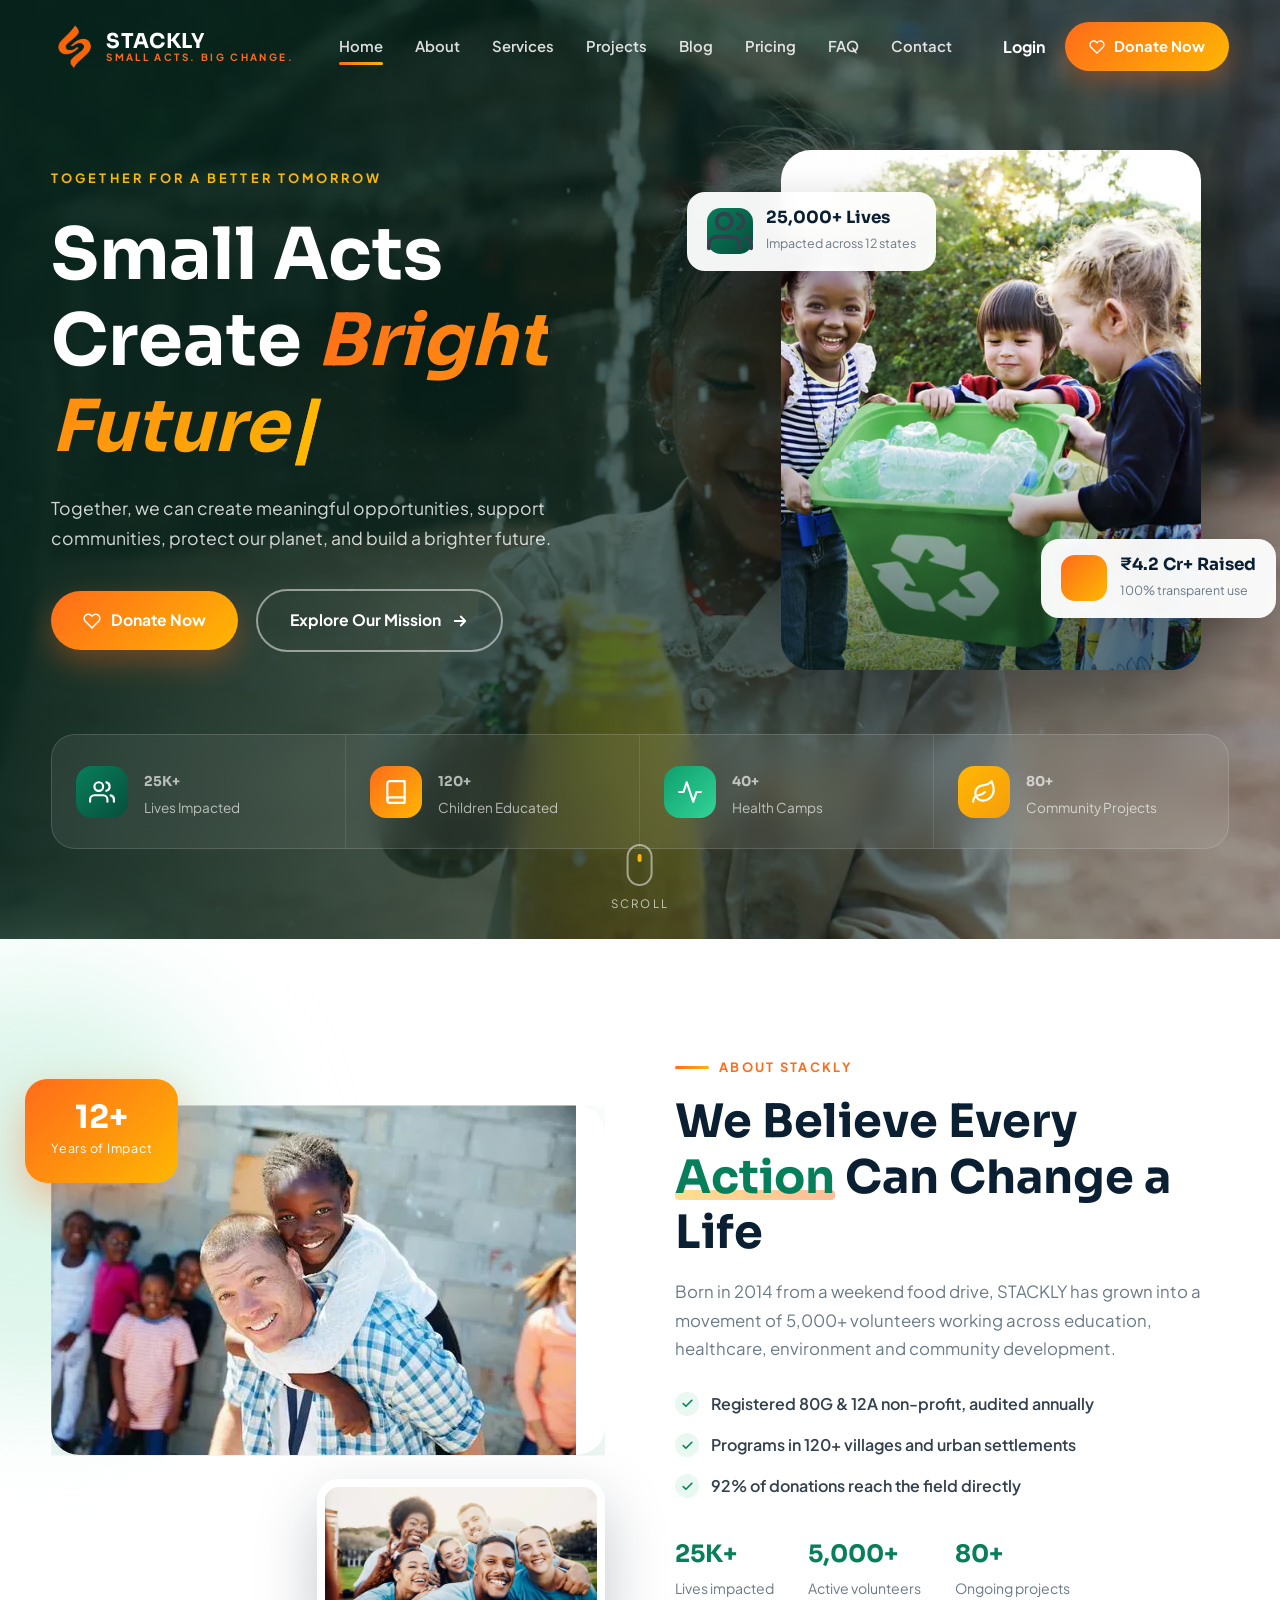
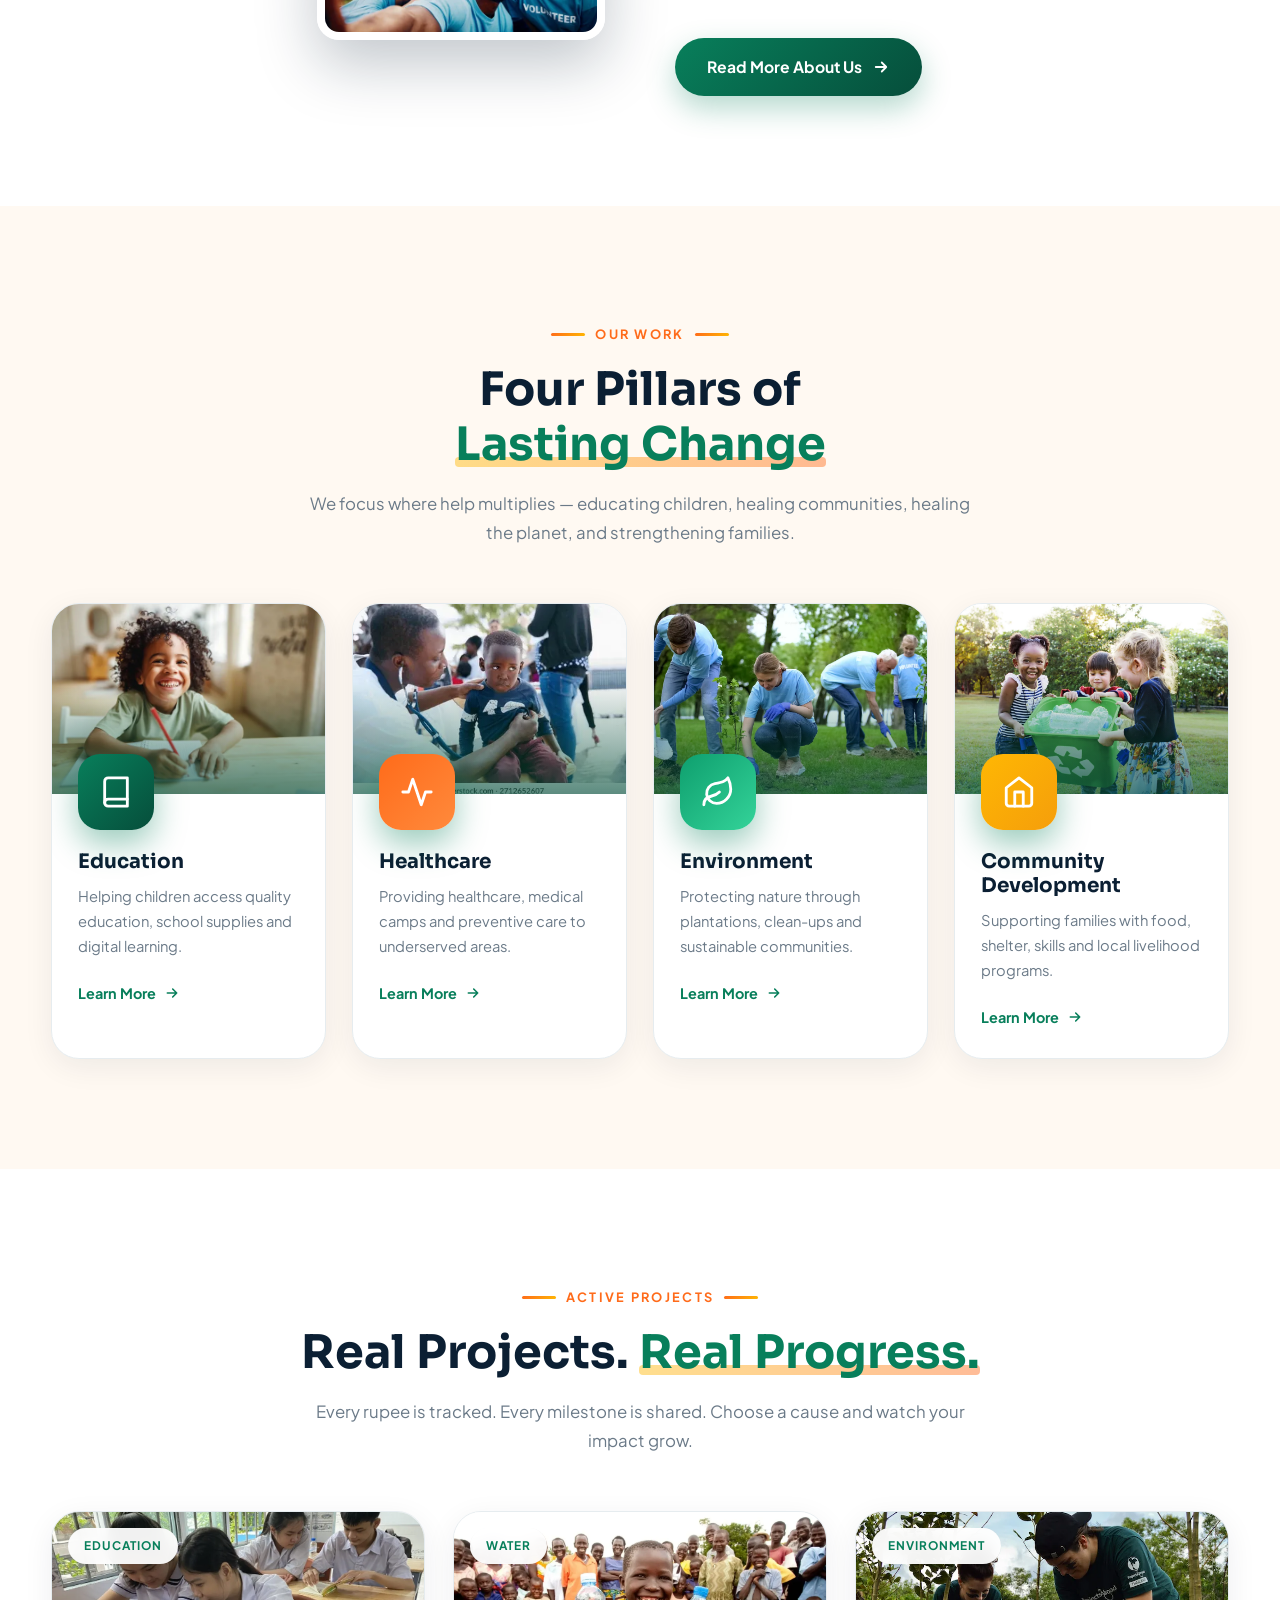
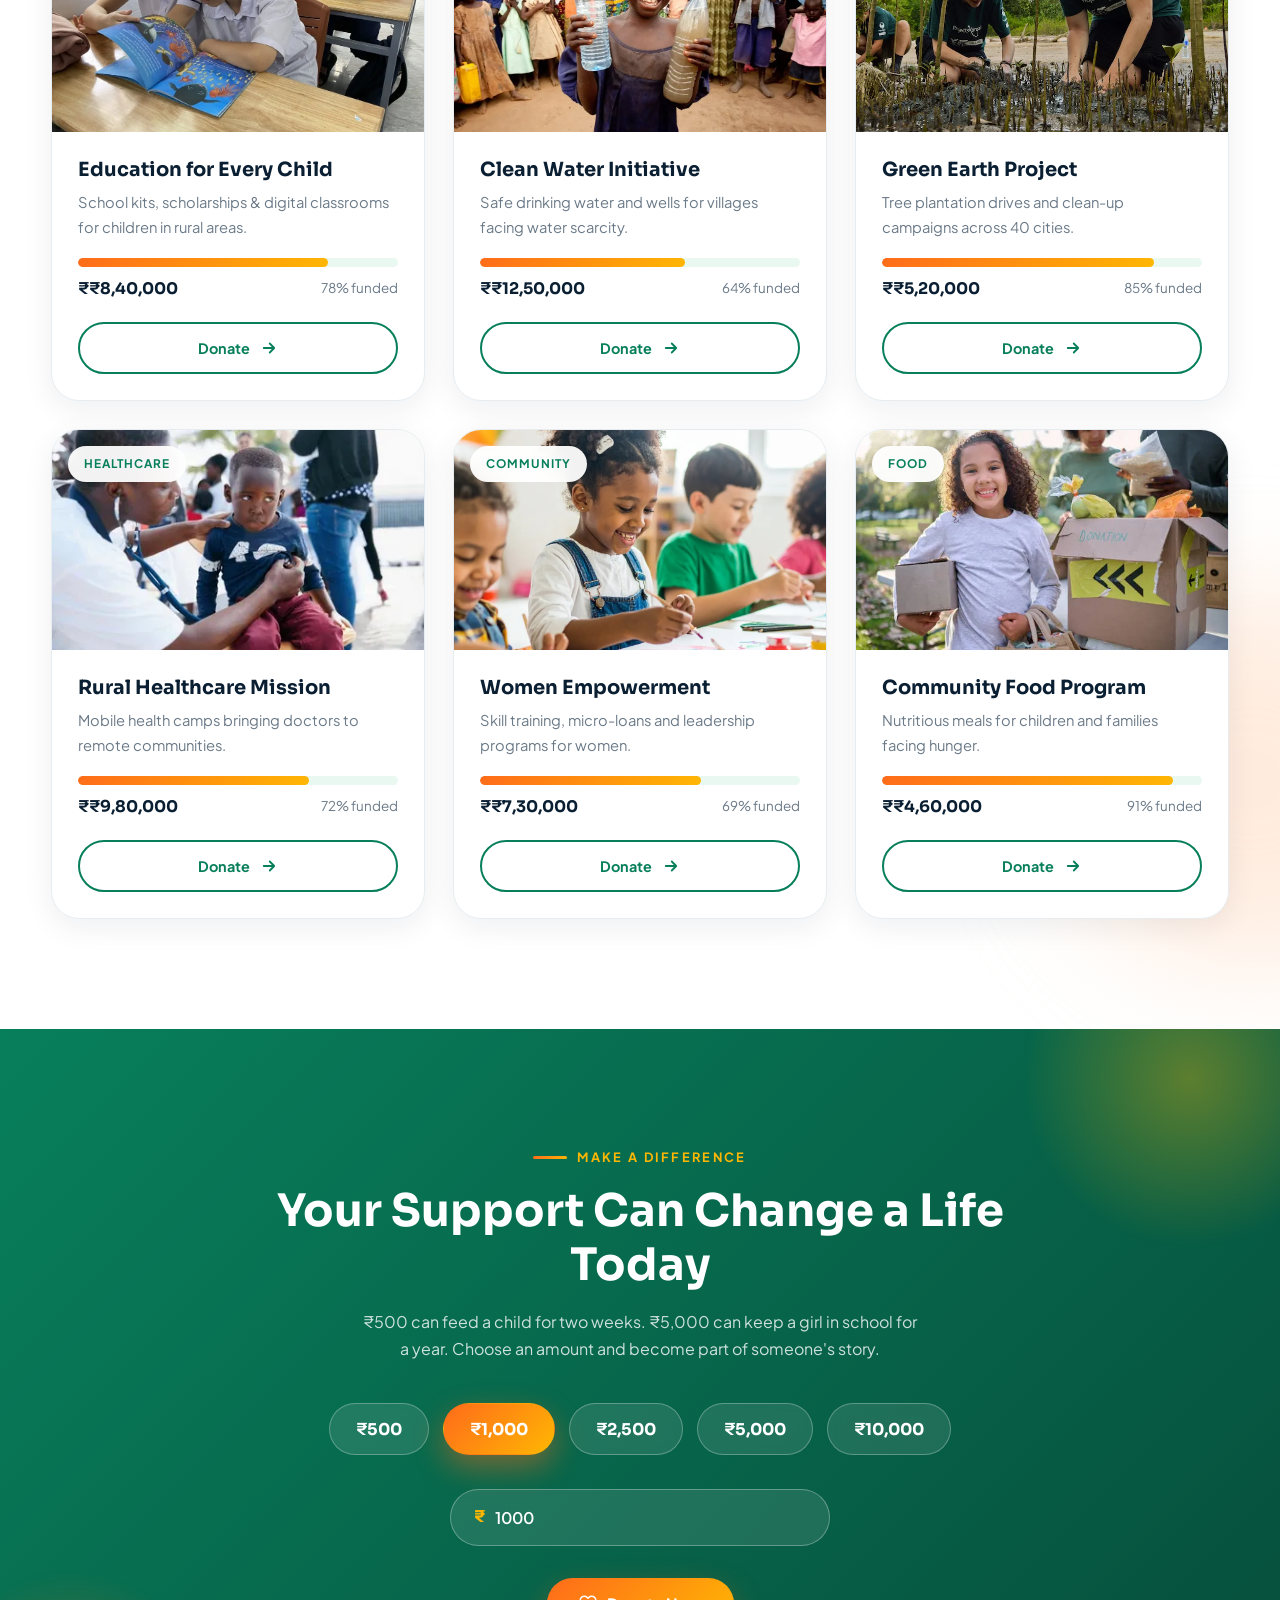
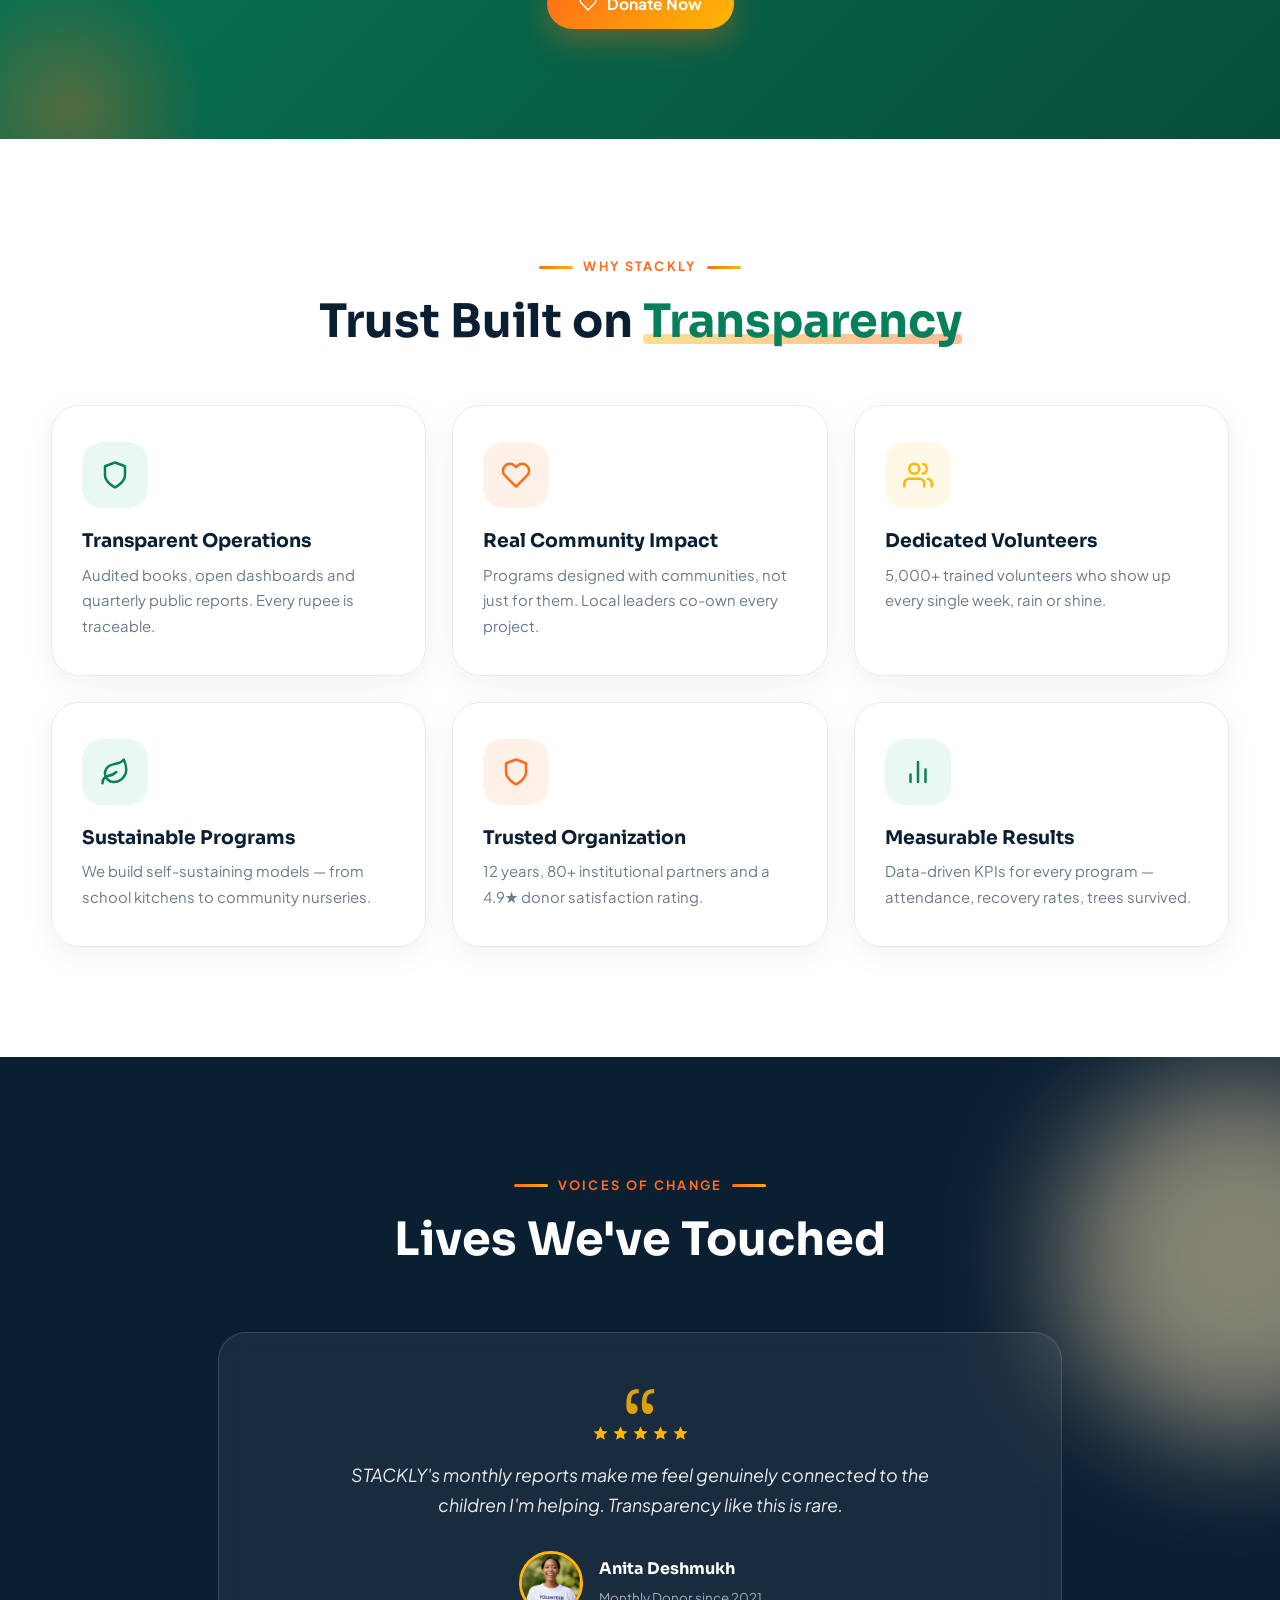
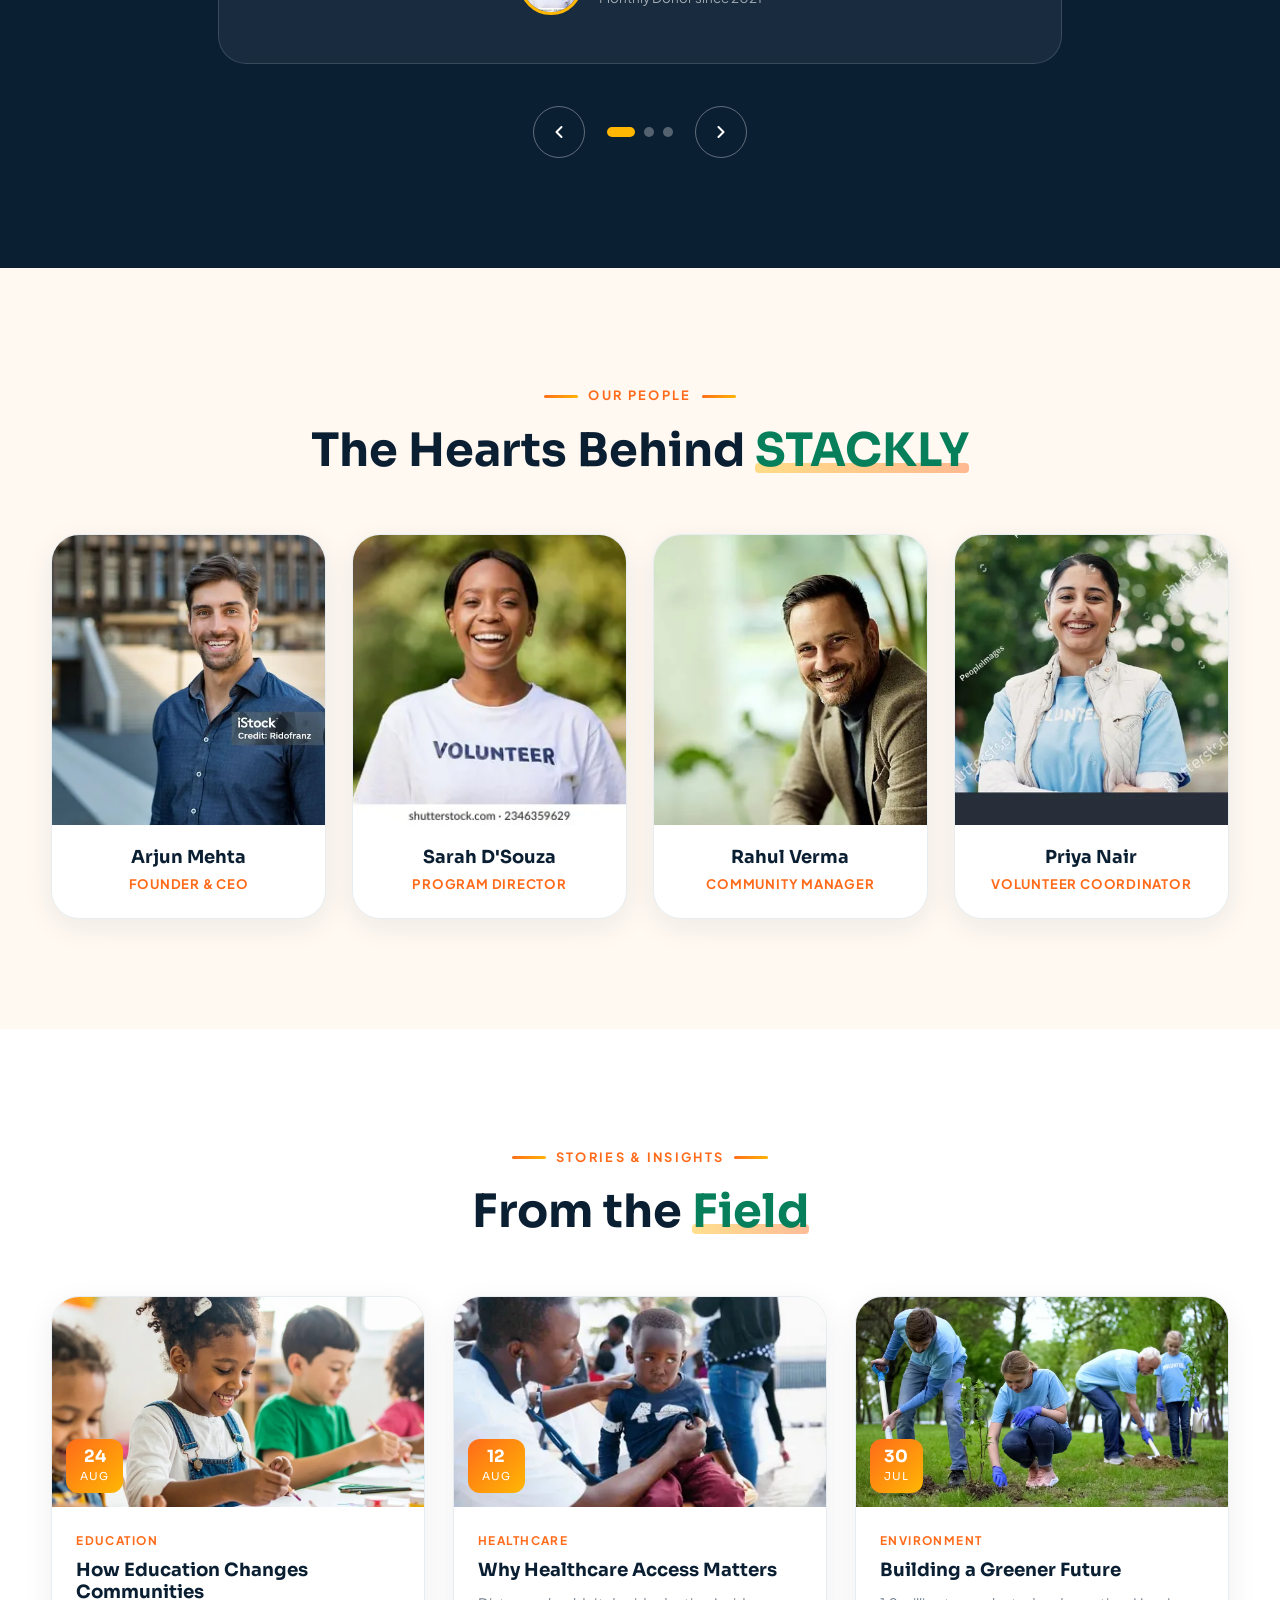
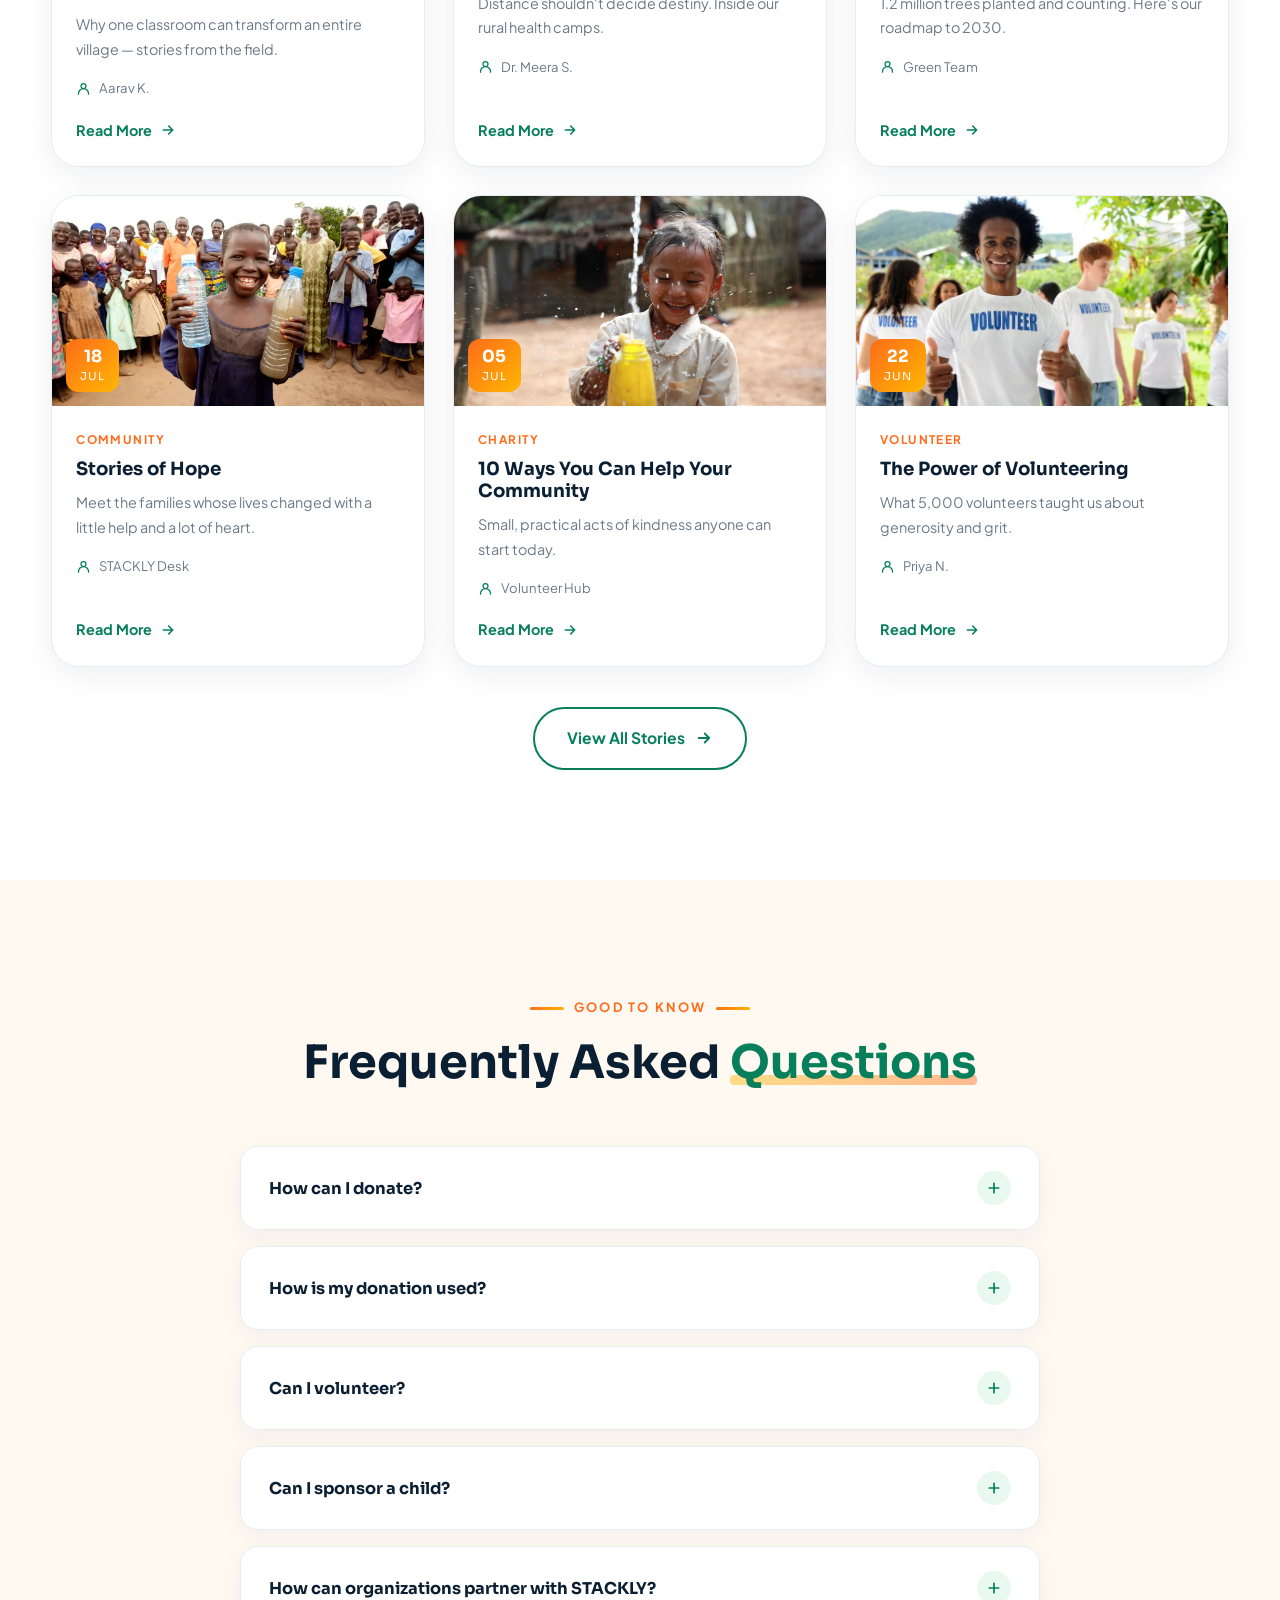
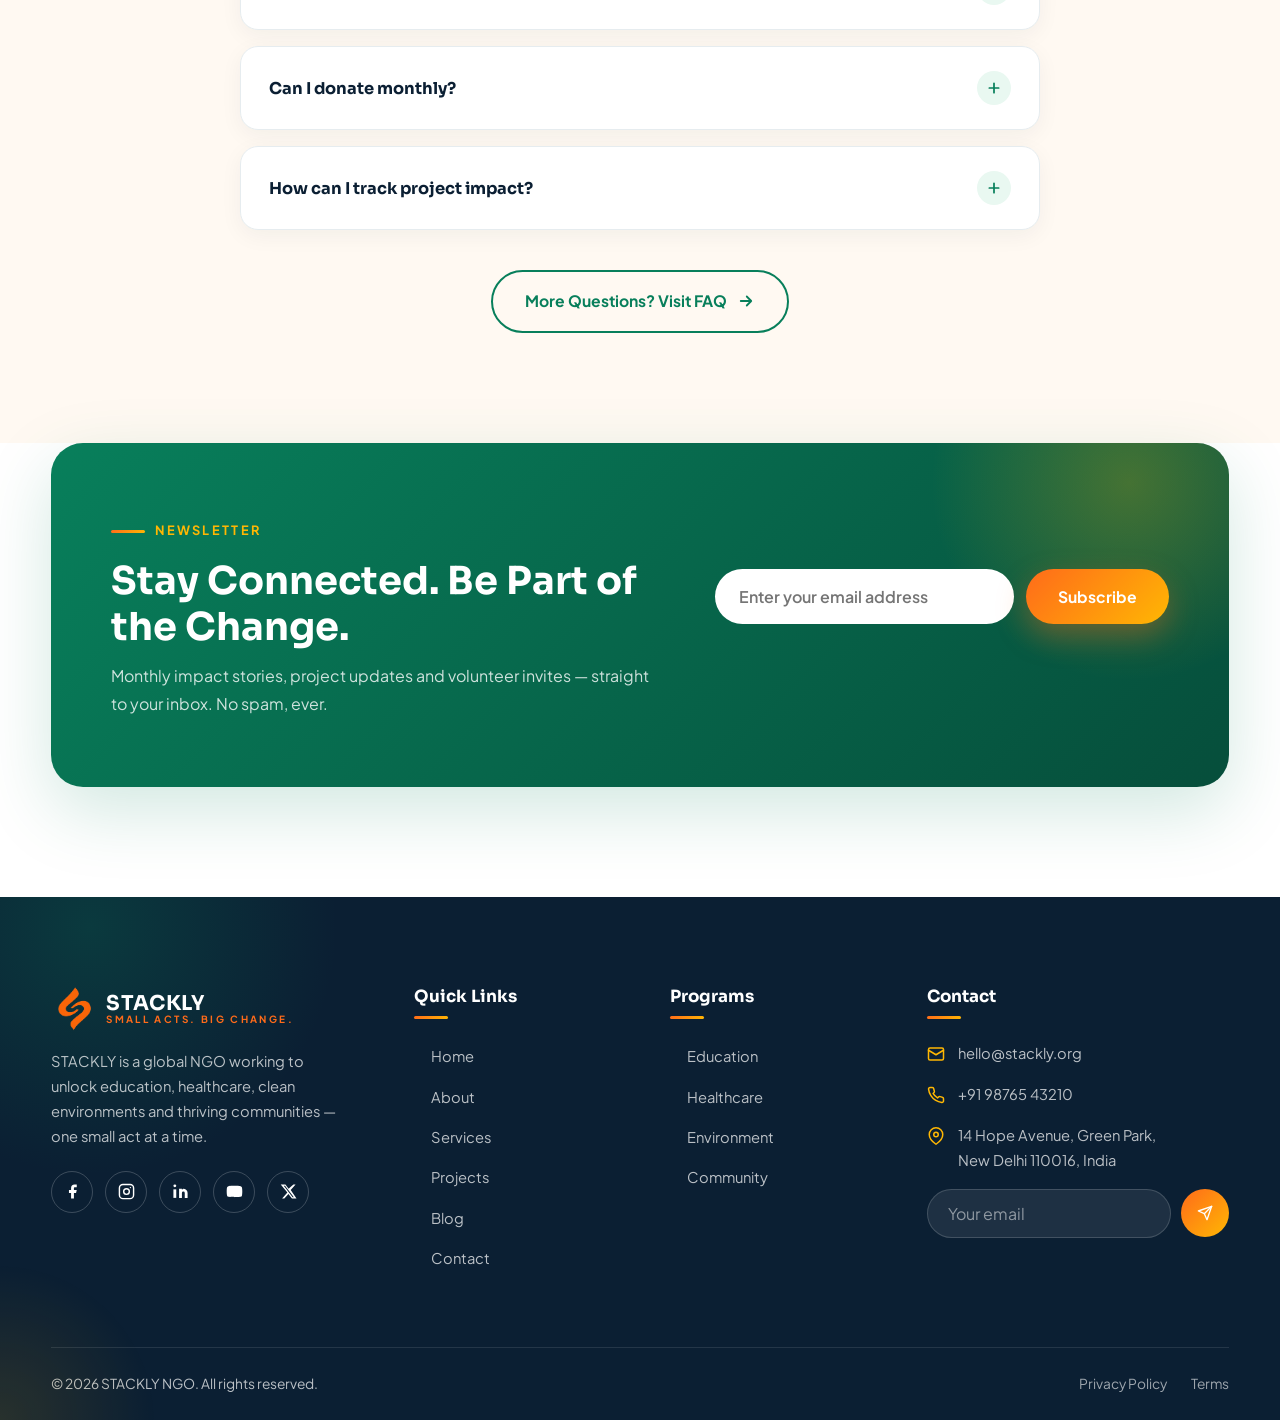
==== commit cb79be7b: "Add files via upload" ====
--- a/index.html
+++ b/index.html
@@ -59,7 +59,7 @@
     <div class="about-grid">
       <div class="about-media anim-left">
         <div class="exp-badge"><strong>12+</strong><span>Years of Impact</span></div>
-        <div class="main-img img-reveal"><img src="img/about/about-main.webp" alt="Volunteer carrying a happy child on his shoulders"></div>
+        <div class="main-img img-reveal in"><img src="img/about/about-main.webp" alt="Volunteer carrying a happy child on his shoulders"></div>
         <div class="sub-img"><img src="img/about/about-team.webp" alt="STACKLY volunteers group selfie"></div>
       </div>
       <div class="about-copy anim-right">
--- a/css/style.css
+++ b/css/style.css
@@ -178,8 +178,8 @@
 .about-media .main-img{border-radius:var(--radius-lg);overflow:hidden;box-shadow:var(--shadow-lg)}
 .about-media .main-img img{transition:transform .8s ease}
 .about-media:hover .main-img img{transform:scale(1.05)}
-.about-media .sub-img{position:absolute;right:-34px;bottom:-44px;width:52%;border-radius:22px;overflow:hidden;border:8px solid #fff;box-shadow:0 24px 60px rgba(11,31,51,.25);animation:floatY 7s ease-in-out infinite}
-.exp-badge{position:absolute;top:-26px;left:-26px;background:var(--grad-o);color:#fff;border-radius:22px;padding:22px 26px;text-align:center;box-shadow:0 18px 44px rgba(255,107,26,.4);animation:floatY 5.5s ease-in-out infinite}
+.about-media .sub-img{position:relative;width:52%;margin:24px 0 0 auto;border-radius:22px;overflow:hidden;border:8px solid #fff;box-shadow:0 24px 60px rgba(11,31,51,.25);animation:floatY 7s ease-in-out infinite}
+.exp-badge{position:absolute;top:-26px;left:-26px;z-index:2;background:var(--grad-o);color:#fff;border-radius:22px;padding:22px 26px;text-align:center;box-shadow:0 18px 44px rgba(255,107,26,.4);animation:floatY 5.5s ease-in-out infinite}
 .exp-badge strong{display:block;font-family:var(--fh);font-size:2rem;line-height:1}
 .exp-badge span{font-size:.78rem;letter-spacing:.06em}
 .about-copy .check-list{margin:26px 0 34px;display:grid;gap:14px}
@@ -250,6 +250,7 @@
 
 /* ---------- WHY CHOOSE ---------- */
 .why-grid{display:grid;grid-template-columns:repeat(3,1fr);gap:26px}
+.mission-grid{grid-template-columns:repeat(2,1fr)}
 .why-card{background:#fff;border-radius:var(--radius-lg);padding:36px 30px;box-shadow:0 8px 30px rgba(11,31,51,.06);transition:.4s;border:1px solid var(--border);position:relative;overflow:hidden}
 .why-card::before{content:"";position:absolute;top:0;left:0;width:100%;height:5px;background:var(--grad-o);transform:scaleX(0);transform-origin:left;transition:transform .5s}
 .why-card:hover{transform:translateY(-10px);box-shadow:var(--shadow-lg)}
@@ -368,6 +369,7 @@
 .footer-news input{flex:1;background:rgba(255,255,255,.08);border:1px solid rgba(255,255,255,.16);border-radius:100px;padding:13px 20px;color:#fff;outline:none;min-width:0}
 .footer-news input::placeholder{color:rgba(255,255,255,.5)}
 .footer-news button{background:var(--grad-o);border-radius:50%;width:48px;height:48px;display:grid;place-items:center;color:#fff;flex-shrink:0;transition:.3s}
+.footer-news button svg{width:16px;height:16px}
 .footer-news button:hover{transform:scale(1.1) rotate(-8deg)}
 .footer-bottom{border-top:1px solid rgba(255,255,255,.1);padding:24px 0;display:flex;justify-content:space-between;align-items:center;gap:16px;flex-wrap:wrap;font-size:.86rem;position:relative}
 .footer-bottom a{color:rgba(255,255,255,.6);transition:.3s}
--- a/css/responsive.css
+++ b/css/responsive.css
@@ -23,6 +23,7 @@
 @media (max-width:768px){
   .section{padding:80px 0}
   .proj-grid,.blog-grid,.why-grid{grid-template-columns:1fr}
+  .mission-grid{grid-template-columns:1fr}
   .footer-grid{grid-template-columns:1fr;gap:36px}
   .footer-bottom{flex-direction:column;text-align:center}
   .news-form{flex-direction:column}
@@ -31,7 +32,7 @@
   .hero-stats{grid-template-columns:1fr 1fr;gap:0}
   .testi-card{padding:36px 24px}
   .testi-text{font-size:1rem}
-  .about-media .sub-img{right:0;bottom:-30px}
+  .about-media .sub-img{width:62%;margin-top:20px}
   .exp-badge{left:0;top:-20px;padding:16px 20px}
   .exp-badge strong{font-size:1.5rem}
   .amount-chip{padding:12px 20px;font-size:.92rem}
